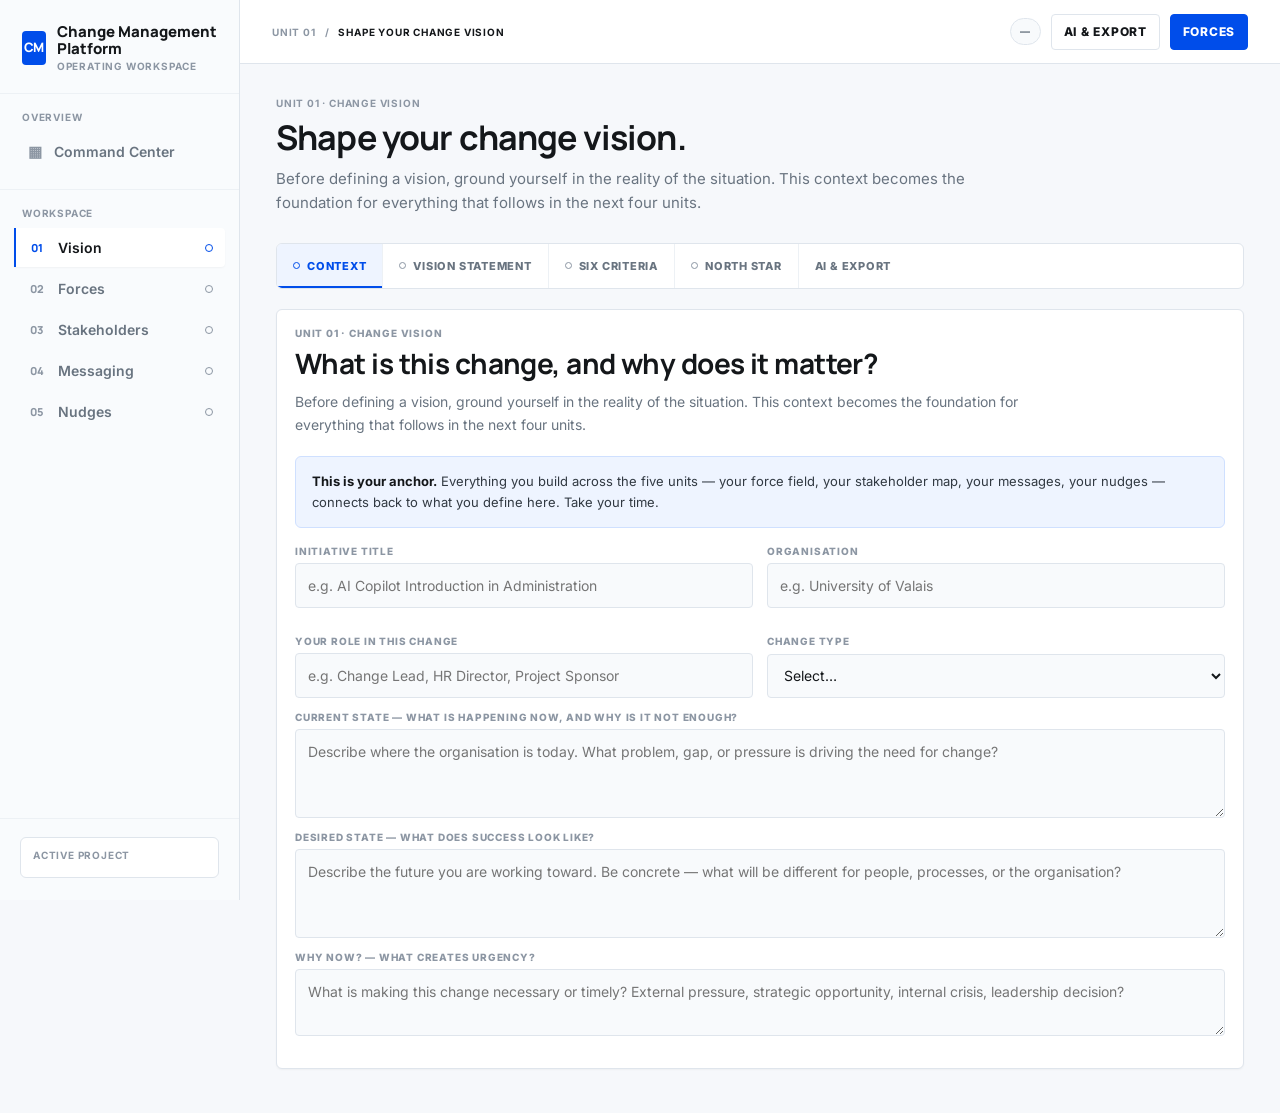
==== unit1-vision.html @ c727c102 "fix: preserve projectId across unit navigation, document demo-scope security - Each unit calls CMT.s" ====
<!DOCTYPE html>
<html lang="en">
<head>
  <meta charset="UTF-8">
  <meta name="viewport" content="width=device-width, initial-scale=1.0">
  <link rel="icon" type="image/svg+xml" href="favicon.svg">
  <title>Unit 01 · Shape Your Change Vision</title>
  <meta property="og:title" content="Change Management Platform">
  <meta property="og:description" content="An AI-augmented change management workspace: Vision · Forces · Stakeholders · Messaging · Nudges.">
  <meta property="og:type" content="website">
  <script src="cmt-shell.js"></script>
  <link rel="stylesheet" href="cmt-system.css">
</head>
<body>
  <div class="app-shell">
    <div id="sidebar-mount" data-active="unit1-vision.html"></div>

    <header class="topbar">
      <nav class="crumbs" aria-label="Breadcrumb">
        <span class="meta-label">Unit 01</span>
        <span class="meta-label">/</span>
        <span class="meta-label crumb-current">Shape Your Change Vision</span>
        <span class="topbar-sep" id="topbar-sep" style="display:none;">·</span>
      </nav>
      <div class="topbar-actions">
        <span class="save-indicator" id="save-indicator">—</span>
        <button class="btn" onclick="switchTab('ai',document.querySelector('[data-tab=ai]'))">AI &amp; Export</button>
        <a class="btn btn-primary" href="unit2-forces.html">Forces</a>
      </div>
    </header>

    <main class="main">
      <div class="main-inner">
        <section class="vision-summary" id="vision-summary" style="display:none;">
          <div>
            <div class="vision-summary-eyebrow">Change case</div>
            <h2 class="vision-summary-title" id="vs-title">Untitled change</h2>
            <div class="vision-summary-sub" id="vs-sub"></div>
            <div class="vision-summary-body" id="vs-body"></div>
          </div>
          <div class="vision-summary-actions" id="vs-actions"></div>
        </section>

        <section class="page-head">
          <div>
            <div class="eyebrow">Unit 01 · Change Vision</div>
            <h1 class="page-title">Shape your change vision.</h1>
            <p class="page-subtitle">Before defining a vision, ground yourself in the reality of the situation. This context becomes the foundation for everything that follows in the next four units.</p>
          </div>
        </section>

        <div class="tabbar" aria-label="Unit sections">
          <button class="tab-btn active" data-tab="context" onclick="switchTab('context',this)"><span class="tab-dot" data-tabdot="context"></span>Context</button>
          <button class="tab-btn" data-tab="vision" onclick="switchTab('vision',this)"><span class="tab-dot" data-tabdot="vision"></span>Vision Statement</button>
          <button class="tab-btn" data-tab="criteria" onclick="switchTab('criteria',this)"><span class="tab-dot" data-tabdot="criteria"></span>Six Criteria</button>
          <button class="tab-btn" data-tab="northstar" onclick="switchTab('northstar',this)"><span class="tab-dot" data-tabdot="northstar"></span>North Star</button>
          <button class="tab-btn" data-tab="ai" onclick="switchTab('ai',this)">AI &amp; Export</button>
        </div>

        <section class="module">
          <div class="module-body">
            <div class="pane active" id="pane-context">
              <div class="pane-head">
                <div class="pane-eyebrow">Unit 01 · Change Vision</div>
                <h1 class="pane-title">What is this change, and why does it matter?</h1>
                <p class="pane-desc">Before defining a vision, ground yourself in the reality of the situation. This context becomes the foundation for everything that follows in the next four units.</p>
              </div>

              <div class="hint-box">
                <strong>This is your anchor.</strong> Everything you build across the five units — your force field, your stakeholder map, your messages, your nudges — connects back to what you define here. Take your time.
              </div>

              <div class="grid-2">
                <div class="field-group">
                  <label class="label">Initiative title</label>
                  <input class="field-input" id="ctx-title" placeholder="e.g. AI Copilot Introduction in Administration" oninput="autosave()">
                </div>
                <div class="field-group">
                  <label class="label">Organisation</label>
                  <input class="field-input" id="ctx-org" placeholder="e.g. University of Valais" oninput="autosave()">
                </div>
                <div class="field-group">
                  <label class="label">Your role in this change</label>
                  <input class="field-input" id="ctx-role" placeholder="e.g. Change Lead, HR Director, Project Sponsor" oninput="autosave()">
                </div>
                <div class="field-group">
                  <label class="label">Change type</label>
                  <select class="field-select" id="ctx-type" onchange="autosave()">
                    <option value="">Select…</option>
                    <option>Digital adoption</option>
                    <option>Organisational restructuring</option>
                    <option>Cultural transformation</option>
                    <option>Process change</option>
                    <option>Strategic pivot</option>
                    <option>Merger / acquisition</option>
                    <option>Other</option>
                  </select>
                </div>
              </div>

              <div class="field-group">
                <label class="label">Current state — what is happening now, and why is it not enough?</label>
                <textarea class="field-textarea" id="ctx-current" rows="3" placeholder="Describe where the organisation is today. What problem, gap, or pressure is driving the need for change?" oninput="autosave()"></textarea>
              </div>

              <div class="field-group">
                <label class="label">Desired state — what does success look like?</label>
                <textarea class="field-textarea" id="ctx-desired" rows="3" placeholder="Describe the future you are working toward. Be concrete — what will be different for people, processes, or the organisation?" oninput="autosave()"></textarea>
              </div>

              <div class="field-group">
                <label class="label">Why now? — what creates urgency?</label>
                <textarea class="field-textarea" id="ctx-why" rows="2" placeholder="What is making this change necessary or timely? External pressure, strategic opportunity, internal crisis, leadership decision?" oninput="autosave()"></textarea>
              </div>
            </div>

            <div class="pane" id="pane-vision">
              <div class="pane-head">
                <div class="pane-eyebrow">Unit 01 · Vision Statement</div>
                <h1 class="pane-title">Write your change vision</h1>
                <p class="pane-desc">A strong change vision answers three questions in one sentence: Where are we going? Why does it matter? How will we know we've arrived? It should be short enough to remember, clear enough to act on, and inspiring enough to motivate.</p>
              </div>

              <div class="vision-quote">
                <div class="vision-quote-label">Your vision statement</div>
                <div class="vision-quote-text empty" id="vision-preview">Start typing below to see your vision appear here…</div>
              </div>

              <div class="field-group">
                <label class="label">Vision statement</label>
                <textarea class="field-textarea" id="vision-statement" rows="4" style="min-height:100px; font-size:0.96rem; font-weight:500; line-height:1.55;" placeholder="By [when], [who] will [do/experience/achieve what] — enabling [bigger purpose or outcome]." oninput="updateVisionPreview(); autosave()"></textarea>
              </div>

              <div class="hint-box amber">
                <strong>Common mistakes to avoid:</strong> Too long (more than 2–3 sentences), too abstract ("be a leader in change"), focused on the process rather than the outcome, or written for leadership rather than for the people living the change.
              </div>

              <div class="field-group">
                <label class="label">Case for change — in one short paragraph</label>
                <textarea class="field-textarea" id="vision-case" rows="3" placeholder="Why does this change need to happen? What is the cost of not changing? Keep this crisp — it's the argument you make when someone asks why." oninput="autosave()"></textarea>
              </div>
            </div>

            <div class="pane" id="pane-criteria">
              <div class="pane-head">
                <div class="pane-eyebrow">Unit 01 · Vision Criteria</div>
                <h1 class="pane-title">Test your vision against six criteria</h1>
                <p class="pane-desc">A compelling change vision must pass six tests. Score each criterion 1–5 and add a brief note. Be honest — a low score is useful information, not a failure.</p>
              </div>

              <div class="criteria-top">
                <canvas id="radar-chart" width="240" height="240"></canvas>
                <div id="criteria-summary" class="criteria-summary-text"></div>
              </div>

              <div class="criteria-grid" id="criteria-grid"></div>
            </div>

            <div class="pane" id="pane-northstar">
              <div class="pane-head">
                <div class="pane-eyebrow">Unit 01 · North Star</div>
                <h1 class="pane-title">Define your north star and success signals</h1>
                <p class="pane-desc">The north star is the one sentence you return to when everything gets complicated. Success signals are the observable, concrete indicators that the change is actually happening — not hoped for.</p>
              </div>

              <div class="field-group">
                <label class="label">North star — one sentence that guides every decision</label>
                <input class="field-input" id="north-star" style="font-size:0.95rem; font-weight:500;" placeholder="e.g. AI does not replace our people — it frees them." oninput="updateNorthStar(); autosave()">
              </div>

              <div class="ns-display">
                <div class="ns-display-label">North star</div>
                <div class="ns-display-text empty" id="north-star-text">Your north star will appear here…</div>
              </div>

              <div class="divider"></div>

              <div class="pane-eyebrow" style="margin-bottom:10px;">Success signals</div>
              <p style="font-size:0.85rem; color:var(--text); line-height:1.6; margin-bottom:14px; max-width:620px;">What would you observe if the change is working? Be specific and observable — not intentions, but evidence.</p>

              <div class="signal-list" id="signal-list"></div>
              <button class="btn btn-secondary btn-sm" onclick="addSignal()">+ Add signal</button>
            </div>

            <div class="pane" id="pane-ai">
              <div class="pane-head">
                <div class="pane-eyebrow">Unit 01 · AI &amp; Export</div>
                <h1 class="pane-title">Take your vision to an AI thinking partner</h1>
                <p class="pane-desc">Choose a prompt mode, copy the generated prompt, and open Claude or ChatGPT. Your full context is embedded automatically.</p>
              </div>

              <div class="ai-mode-grid" id="ai-mode-grid"></div>

              <div class="prompt-box">
                <div class="prompt-box-head">
                  <span class="prompt-box-label">Generated prompt</span>
                  <span class="prompt-hint">Fill in Tabs 1–4 for a richer prompt</span>
                </div>
                <div class="prompt-text" id="prompt-output">Complete your context and vision to generate a prompt.</div>
                <div class="prompt-actions">
                  <button class="btn btn-inverse" id="btn-copy" onclick="copyPrompt(this)">Copy prompt</button>
                  <a class="btn btn-secondary" href="https://claude.ai" target="_blank" onclick="softCopy()">Open Claude ↗</a>
                  <a class="btn btn-secondary" href="https://chat.openai.com" target="_blank" onclick="softCopy()">Open ChatGPT ↗</a>
                </div>
              </div>
            </div>
          </div>
        </section>
      </div>
    </main>
  </div>

  <div class="toast" id="toast"></div>

  <script src="cmt-client.js"></script>
  <script>
  'use strict';

  const CRITERIA = [
    { id:'imaginable',   name:'Imaginable',   question:'Can people picture what the future looks like?' },
    { id:'desirable',    name:'Desirable',    question:'Do stakeholders actually want this future state?' },
    { id:'feasible',     name:'Feasible',     question:'Is this achievable with available means and time?' },
    { id:'focused',      name:'Focused',      question:'Is it clear enough to guide decisions and trade-offs?' },
    { id:'flexible',     name:'Flexible',     question:'Can it adapt as circumstances change?' },
    { id:'communicable', name:'Communicable', question:'Can it be explained clearly in under two minutes?' },
  ];

  // AI tab — task text per mode is now visible on the card itself.
  // updatePrompt() composes base + AI_TASKS[activeMode].
  const AI_TASKS = {
    refine:
      'Act as an experienced change management consultant. Review this change vision and:\n'
      + '1. Identify the 2-3 most important improvements to the vision statement — be specific about what to change and why\n'
      + '2. Suggest a sharpened version of the vision statement\n'
      + '3. Review the case for change — is the urgency compelling? What is missing?\n'
      + '4. Flag any criteria scoring below 3 and suggest how to address those weaknesses',
    critique:
      'Play the role of a senior sceptic in the organisation — someone who has seen many change initiatives fail. Challenge this vision:\n'
      + '1. What are the 3 strongest objections a sceptic would raise?\n'
      + '2. Where is the vision vague, unrealistic, or leadership-centric?\n'
      + '3. What uncomfortable questions does this vision fail to answer?\n'
      + '4. What would need to be true for a sceptic to take this seriously?',
    stakeholder:
      'Simulate how three different stakeholder types would react to this vision:\n'
      + '1. A senior leader who is cautiously supportive but focused on ROI and risk\n'
      + '2. A frontline employee who is uncertain about what the change means for them personally\n'
      + '3. A middle manager who has operational concerns and feels the change is being imposed\n'
      + 'For each: initial reaction, key questions, main concerns, and what would make them more supportive.',
    forces:
      'Based on this vision and context, anticipate the force field for Unit 2:\n'
      + '1. List 4-5 likely DRIVING forces (what will push this change forward) — note whether each is rational or emotional\n'
      + '2. List 4-5 likely RESTRAINING forces (what will resist or block it) — note whether each is rational or emotional\n'
      + '3. Identify the single most dangerous restraining force and explain why\n'
      + '4. Suggest one driving force that could be amplified to shift the balance',
  };

  const AI_MODES = [
    { key:'refine',      title:'Refine the vision',     desc:'Get specific suggestions to sharpen the language, strengthen the case, and improve criteria scores.' },
    { key:'critique',    title:'Challenge it',          desc:"Play devil's advocate — where is the vision weak, vague, or unlikely to land with a sceptical audience?" },
    { key:'stakeholder', title:'Stakeholder reactions', desc:"Simulate how three different stakeholder types would react to this vision and what they'd push back on." },
    { key:'forces',      title:'Forces preview',        desc:'Based on this vision and context, what driving and restraining forces are likely? Prepares you for Unit 2.' },
  ];

  // Drives the "Continue to Unit XX →" button on the vision summary card.
  const STAGE_TO_NUM = { unit_1:1, unit_2:2, unit_3:3, unit_4:4, unit_5:5, complete:5 };
  const UNIT_FILES   = { unit_2:'unit2-forces.html', unit_3:'unit3-stakeholders.html', unit_4:'unit4-communication.html', unit_5:'unit5-nudges.html', complete:'unit5-nudges.html' };

  let activeMode = 'refine';
  let saveTimer  = null;
  let projectId  = null;

  let data = {
    ctx_title:'', ctx_org:'', ctx_role:'', ctx_type:'',
    ctx_current:'', ctx_desired:'', ctx_why:'',
    vision_statement:'', vision_case:'',
    north_star:'', signals:[], criteria:{},
  };
  CRITERIA.forEach(c => { data.criteria[c.id] = { score:0, notes:'' }; });

  async function init() {
    const params = new URLSearchParams(window.location.search);
    projectId = params.get('project') || localStorage.getItem('cmt_current_project');
    if (projectId) CMT.setCurrentProjectId(projectId);

    try {
      const allModules = await CMT.loadAllModules(projectId);
      if (allModules.vision) data = { ...data, ...allModules.vision };
    } catch(e) {
      const saved = localStorage.getItem('cmt_module_' + projectId + '_vision');
      if (saved) { try { data = { ...data, ...JSON.parse(saved) }; } catch(e2) {} }
    }

    if (!data.criteria) data.criteria = {};
    if (!data.signals)  data.signals  = [];
    CRITERIA.forEach(c => { if (!data.criteria[c.id]) data.criteria[c.id] = { score:0, notes:'' }; });

    setField('ctx-title', data.ctx_title);
    setField('ctx-org', data.ctx_org);
    setField('ctx-role', data.ctx_role);
    setField('ctx-type', data.ctx_type);
    setField('ctx-current', data.ctx_current);
    setField('ctx-desired', data.ctx_desired);
    setField('ctx-why', data.ctx_why);
    setField('vision-statement', data.vision_statement);
    setField('vision-case', data.vision_case);
    setField('north-star', data.north_star);

    if (data.ctx_title) {
      const t = document.getElementById('topbar-project');
      if (t) t.textContent = data.ctx_title;
    }
    if (data.ctx_org) {
      const o = document.getElementById('topbar-org');
      if (o) o.textContent = data.ctx_org;
    }
    updateTopbarSep();
    renderCriteria();
    renderSignals();
    updateVisionPreview();
    updateNorthStar();
    renderAiCards();
    updatePrompt();
    updateTabDots();
    loadVisionSummary();
  }

  // Vision summary card at the top of the page — case info + vision +
  // north star + Continue button when stage > unit_1. Falls back to
  // localStorage data when CMT isn't reachable.
  async function loadVisionSummary() {
    if (!projectId) return;
    let project = null;
    try { if (window.CMT) project = await CMT.getProject(projectId); } catch(e) {}

    const card = document.getElementById('vision-summary');
    const titleEl   = document.getElementById('vs-title');
    const subEl     = document.getElementById('vs-sub');
    const bodyEl    = document.getElementById('vs-body');
    const actionsEl = document.getElementById('vs-actions');

    const title = (project && project.title)        || data.ctx_title;
    const org   = (project && project.organization) || data.ctx_org;
    const role  = (project && project.your_role)    || data.ctx_role;
    if (!title && !org && !role && !data.vision_statement && !data.north_star) return;

    titleEl.textContent = title || 'Untitled change';
    const subParts = [org, role].filter(Boolean);
    subEl.textContent = subParts.join(' · ');
    subEl.style.display = subParts.length ? '' : 'none';

    const rows = [];
    if (data.vision_statement) {
      rows.push('<div class="vision-summary-row"><div class="vision-summary-label">Vision</div><div class="vision-summary-text">' + esc(data.vision_statement) + '</div></div>');
    }
    if (data.north_star) {
      rows.push('<div class="vision-summary-row"><div class="vision-summary-label">North star</div><div class="vision-summary-text">' + esc(data.north_star) + '</div></div>');
    }
    bodyEl.innerHTML = rows.join('');

    const stage = project ? project.stage : 'unit_1';
    const stageNum = STAGE_TO_NUM[stage] || 1;
    if (stageNum > 1) {
      const file = UNIT_FILES[stage] || 'unit2-forces.html';
      const num = String(Math.min(stageNum, 5)).padStart(2, '0');
      actionsEl.innerHTML = '<a class="btn btn-primary" href="' + file + '?project=' + encodeURIComponent(projectId) + '">Continue to Unit ' + num + ' →</a>';
    } else {
      actionsEl.innerHTML = '';
    }

    card.style.display = '';
  }

  function tabFilled(tab) {
    if (tab === 'context')   return !!data.ctx_title;
    if (tab === 'vision')    return !!data.vision_statement;
    if (tab === 'criteria')  return Object.values(data.criteria || {}).some(c => c && c.score > 0);
    if (tab === 'northstar') return !!data.north_star;
    return false;
  }

  function updateTabDots() {
    document.querySelectorAll('.tab-dot').forEach(el => {
      const t = el.getAttribute('data-tabdot');
      el.classList.toggle('filled', tabFilled(t));
    });
  }

  function renderAiCards() {
    const grid = document.getElementById('ai-mode-grid');
    if (!grid) return;
    grid.innerHTML = AI_MODES.map(m =>
      '<div class="ai-mode-card' + (m.key === activeMode ? ' active' : '') + '" data-mode="' + m.key + '">'
      +   '<div class="ai-mode-title">' + esc(m.title) + '</div>'
      +   '<div class="ai-mode-desc">' + esc(m.desc) + '</div>'
      +   '<div class="ai-mode-task"><span class="ai-mode-task-label">Task</span>' + esc(AI_TASKS[m.key]) + '</div>'
      +   '<button class="ai-mode-use" type="button" onclick="selectMode(\'' + m.key + '\')">Use this task</button>'
      + '</div>'
    ).join('');
  }

  function selectMode(mode) {
    activeMode = mode;
    renderAiCards();
    updatePrompt();
  }

  function updateTopbarSep() {
    const proj = document.getElementById('topbar-project');
    const org  = document.getElementById('topbar-org');
    const sep  = document.getElementById('topbar-sep');
    if (sep) sep.style.display = (proj?.textContent && org?.textContent) ? 'inline' : 'none';
  }

  function switchTab(tab, btn) {
    document.querySelectorAll('.pane').forEach(p => p.classList.remove('active'));
    document.querySelectorAll('.tab-btn').forEach(b => b.classList.remove('active'));
    document.querySelectorAll('.tab-btn-side').forEach(b => b.classList.remove('is-active'));
    document.getElementById('pane-' + tab).classList.add('active');
    if (btn) btn.classList.add('active');
    const side = Array.from(document.querySelectorAll('.tab-btn-side')).find(b => b.textContent.toLowerCase().includes(tab === 'ai' ? 'ai' : tab === 'northstar' ? 'north star' : tab));
    if (side) side.classList.add('is-active');
    if (tab === 'criteria') drawRadar();
    if (tab === 'ai') updatePrompt();
  }

  function renderCriteria() {
    const grid = document.getElementById('criteria-grid');
    grid.innerHTML = CRITERIA.map(c => {
      const cd = data.criteria[c.id];
      const disp = cd.score > 0 ? cd.score + '/5' : '—';
      const dispCls = cd.score > 0 ? 's' + cd.score : '';
      const btns = [1,2,3,4,5].map(n =>
        '<button class="score-btn' + (cd.score === n ? ' active' : '') + '" onclick="setScore(\'' + c.id + '\',' + n + ')">' + n + '</button>'
      ).join('');
      return '<div class="criterion-card" id="crit-' + c.id + '">'
        +   '<div class="criterion-header">'
        +     '<div class="criterion-name">' + c.name + '</div>'
        +     '<div class="criterion-score-display ' + dispCls + '" id="score-display-' + c.id + '">' + disp + '</div>'
        +   '</div>'
        +   '<div class="criterion-question">' + c.question + '</div>'
        +   '<div class="score-row">' + btns + '</div>'
        +   '<textarea class="criterion-notes" id="notes-' + c.id + '" placeholder="Notes on this criterion…" oninput="setNotes(\'' + c.id + '\',this.value)">' + esc(cd.notes) + '</textarea>'
        + '</div>';
    }).join('');
    updateCriteriaSummary();
  }

  function setScore(id, n) {
    data.criteria[id].score = n;
    const card = document.getElementById('crit-' + id);
    card.querySelectorAll('.score-btn').forEach((b, i) => b.classList.toggle('active', i + 1 === n));
    const disp = document.getElementById('score-display-' + id);
    disp.textContent = n + '/5';
    disp.className = 'criterion-score-display s' + n;
    updateCriteriaSummary();
    drawRadar();
    autosave();
  }

  function setNotes(id, val) { data.criteria[id].notes = val; autosave(); }

  function updateCriteriaSummary() {
    const scores = CRITERIA.map(c => data.criteria[c.id].score).filter(s => s > 0);
    const el = document.getElementById('criteria-summary');
    if (!scores.length) {
      el.innerHTML = '<span style="color:var(--muted)">Score each criterion to see a summary.</span>';
      return;
    }
    const avg = scores.reduce((a,b) => a + b, 0) / scores.length;
    const weak   = CRITERIA.filter(c => data.criteria[c.id].score > 0 && data.criteria[c.id].score <= 2).map(c => c.name);
    const strong = CRITERIA.filter(c => data.criteria[c.id].score >= 4).map(c => c.name);
    let html = '<strong>Average score: ' + avg.toFixed(1) + ' / 5</strong><br>';
    if (strong.length) html += '<span style="color:var(--green)">Strong: ' + strong.join(', ') + '</span><br>';
    if (weak.length)   html += '<span style="color:var(--red)">Needs work: ' + weak.join(', ') + '</span><br>';
    if (scores.length < 6) html += '<span style="color:var(--muted)">' + (6 - scores.length) + ' criterion not yet scored.</span>';
    el.innerHTML = html;
  }

  function drawRadar() {
    const canvas = document.getElementById('radar-chart');
    if (!canvas) return;
    const ctx = canvas.getContext('2d');
    const W = 240, H = 240, cx = W/2, cy = H/2, R = 90;
    ctx.clearRect(0, 0, W, H);

    const n = CRITERIA.length;
    const angles = CRITERIA.map((_, i) => (i * 2 * Math.PI / n) - Math.PI/2);

    [1,2,3,4,5].forEach(ring => {
      ctx.beginPath();
      angles.forEach((a, i) => {
        const r = R * ring / 5;
        const x = cx + r * Math.cos(a);
        const y = cy + r * Math.sin(a);
        i === 0 ? ctx.moveTo(x, y) : ctx.lineTo(x, y);
      });
      ctx.closePath();
      ctx.strokeStyle = ring === 5 ? '#c7d0da' : '#edf1f5';
      ctx.lineWidth = 1;
      ctx.stroke();
    });

    angles.forEach(a => {
      ctx.beginPath();
      ctx.moveTo(cx, cy);
      ctx.lineTo(cx + R * Math.cos(a), cy + R * Math.sin(a));
      ctx.strokeStyle = '#edf1f5';
      ctx.lineWidth = 1;
      ctx.stroke();
    });

    const scores = CRITERIA.map(c => data.criteria[c.id].score || 0);
    ctx.beginPath();
    scores.forEach((s, i) => {
      const r = R * s / 5;
      const x = cx + r * Math.cos(angles[i]);
      const y = cy + r * Math.sin(angles[i]);
      i === 0 ? ctx.moveTo(x, y) : ctx.lineTo(x, y);
    });
    ctx.closePath();
    ctx.fillStyle = 'rgba(0,77,234,0.12)';
    ctx.fill();
    ctx.strokeStyle = '#004dea';
    ctx.lineWidth = 1.5;
    ctx.stroke();

    ctx.font = '700 9px Inter, sans-serif';
    ctx.fillStyle = '#8c96a3';
    ctx.textAlign = 'center';
    CRITERIA.forEach((c, i) => {
      const x = cx + (R + 18) * Math.cos(angles[i]);
      const y = cy + (R + 18) * Math.sin(angles[i]) + 4;
      ctx.fillText(c.name.substring(0, 5).toUpperCase(), x, y);
    });
  }

  function updateNorthStar() {
    const val = document.getElementById('north-star').value.trim();
    const el  = document.getElementById('north-star-text');
    if (val) { el.textContent = val; el.classList.remove('empty'); }
    else     { el.textContent = 'Your north star will appear here…'; el.classList.add('empty'); }
  }

  function renderSignals() {
    const list = document.getElementById('signal-list');
    if (!data.signals.length) { addSignal(); return; }
    list.innerHTML = data.signals.map((s, i) =>
      '<div class="signal-row" id="signal-' + i + '">'
      + '<div class="signal-dot"></div>'
      + '<input class="signal-input" value="' + esc(s) + '" placeholder="e.g. 80% of pilot users active after 8 weeks" oninput="updateSignal(' + i + ',this.value)">'
      + '<button class="signal-remove" onclick="removeSignal(' + i + ')" aria-label="Remove signal">×</button>'
      + '</div>'
    ).join('');
  }

  function addSignal() {
    data.signals.push('');
    renderSignals();
    const inputs = document.getElementById('signal-list').querySelectorAll('.signal-input');
    inputs[inputs.length - 1]?.focus();
  }
  function updateSignal(i, v) { data.signals[i] = v; autosave(); }
  function removeSignal(i)    { data.signals.splice(i, 1); renderSignals(); autosave(); }

  function updateVisionPreview() {
    const v  = document.getElementById('vision-statement').value.trim();
    const el = document.getElementById('vision-preview');
    if (v) { el.textContent = v; el.classList.remove('empty'); }
    else   { el.textContent = 'Start typing below to see your vision appear here…'; el.classList.add('empty'); }
  }

  function autosave() {
    data.ctx_title   = val('ctx-title');
    data.ctx_org     = val('ctx-org');
    data.ctx_role    = val('ctx-role');
    data.ctx_type    = val('ctx-type');
    data.ctx_current = val('ctx-current');
    data.ctx_desired = val('ctx-desired');
    data.ctx_why     = val('ctx-why');
    data.vision_statement = val('vision-statement');
    data.vision_case      = val('vision-case');
    data.north_star       = val('north-star');

    if (data.ctx_title) {
      const t = document.getElementById('topbar-project');
      if (t) t.textContent = data.ctx_title;
    }
    if (data.ctx_org) {
      const o = document.getElementById('topbar-org');
      if (o) o.textContent = data.ctx_org;
    }
    updateTopbarSep();

    const ind = document.getElementById('save-indicator');
    ind.textContent = 'Saving'; ind.className = 'save-indicator saving';

    clearTimeout(saveTimer);
    saveTimer = setTimeout(() => {
      localStorage.setItem('cmt_module_' + projectId + '_vision', JSON.stringify(data));
      if (window.CMT) CMT.saveModule(projectId, 'vision', data).catch(() => {});
      if (projectId && data.ctx_title) {
        const projects = JSON.parse(localStorage.getItem('cmt_projects') || '[]');
        const idx = projects.findIndex(p => p.id === projectId);
        if (idx >= 0) {
          projects[idx].title = data.ctx_title;
          projects[idx].organization = data.ctx_org;
          projects[idx].updated_at = new Date().toISOString();
          localStorage.setItem('cmt_projects', JSON.stringify(projects));
        }
      }
      updateTabDots();
      if (window.CMTShell && window.CMTShell.refreshDots) window.CMTShell.refreshDots(projectId);
      ind.textContent = 'Saved'; ind.className = 'save-indicator saved';
      setTimeout(() => { ind.textContent = '—'; ind.className = 'save-indicator'; }, 2000);
    }, 800);
  }

  function updatePrompt() {
    const d = data;
    const criteriaText = CRITERIA.map(c => {
      const cd = d.criteria[c.id];
      return '  ' + c.name + ': ' + (cd.score ? cd.score + '/5' : 'not scored') + (cd.notes ? ' — ' + cd.notes : '');
    }).join('\n');
    const signalsText = (d.signals || []).filter(Boolean).map(s => '  - ' + s).join('\n') || '  (none defined)';

    const base = 'CHANGE MANAGEMENT CONTEXT — Unit 1: Change Vision\n\n'
      + 'Initiative: ' + (d.ctx_title || '(not set)') + '\n'
      + 'Organisation: ' + (d.ctx_org || '(not set)') + '\n'
      + 'My role: ' + (d.ctx_role || '(not set)') + '\n'
      + 'Change type: ' + (d.ctx_type || '(not set)') + '\n\n'
      + 'CURRENT STATE:\n' + (d.ctx_current || '(not completed)') + '\n\n'
      + 'DESIRED STATE:\n' + (d.ctx_desired || '(not completed)') + '\n\n'
      + 'WHY NOW:\n' + (d.ctx_why || '(not completed)') + '\n\n'
      + 'VISION STATEMENT:\n' + (d.vision_statement || '(not written yet)') + '\n\n'
      + 'CASE FOR CHANGE:\n' + (d.vision_case || '(not written yet)') + '\n\n'
      + 'NORTH STAR:\n' + (d.north_star || '(not defined)') + '\n\n'
      + 'VISION CRITERIA SCORES:\n' + criteriaText + '\n\n'
      + 'SUCCESS SIGNALS:\n' + signalsText;

    document.getElementById('prompt-output').textContent = base + '\n\nTASK: ' + AI_TASKS[activeMode];
  }

  function copyPrompt(btn) {
    const text = document.getElementById('prompt-output').textContent;
    navigator.clipboard.writeText(text).then(() => {
      const orig = btn.textContent;
      btn.textContent = 'Copied'; btn.classList.add('copied');
      setTimeout(() => { btn.textContent = orig; btn.classList.remove('copied'); }, 2000);
    });
  }
  function softCopy() {
    const text = document.getElementById('prompt-output').textContent;
    navigator.clipboard.writeText(text).catch(() => {});
  }

  function val(id) { const el = document.getElementById(id); return el ? el.value.trim() : ''; }
  function setField(id, v) { const el = document.getElementById(id); if (el && v) el.value = v; }
  function esc(s) { return String(s || '').replace(/&/g,'&amp;').replace(/</g,'&lt;').replace(/>/g,'&gt;').replace(/"/g,'&quot;'); }

  init();
  </script>
</body>
</html>
---- cmt-system.css ----
@import url("https://fonts.googleapis.com/css2?family=Inter:wght@400;500;600;700&family=Manrope:wght@600;700;800&display=swap");

:root {
  --bg: #f6f8fb;
  --panel: #ffffff;
  --panel-soft: #fbfcfe;
  --ink: #14171a;
  --text: #313942;
  --muted: #697480;
  --faint: #8c96a3;
  --line: #dfe5ec;
  --line-soft: #edf1f5;
  --blue: #004dea;
  --blue-strong: #003ec4;
  --blue-soft: #eef4ff;
  --green: #1f7a4d;
  --green-soft: #eef8f2;
  --amber: #9b6200;
  --amber-soft: #fff7e8;
  --red: #b42318;
  --red-soft: #fff1f0;
  --sidebar: 240px;
  --topbar: 64px;
  --radius-control: 4px;
  --radius-panel: 6px;
  --shadow-line: 0 1px 2px rgba(20, 23, 26, 0.04);
}

* {
  box-sizing: border-box;
}

html {
  min-width: 320px;
  background: var(--bg);
}

body {
  margin: 0;
  min-height: 100vh;
  background: var(--bg);
  color: var(--text);
  font-family: "Inter", Arial, sans-serif;
  font-size: 14px;
  line-height: 1.5;
  letter-spacing: 0;
}

button,
input,
textarea,
select {
  font: inherit;
}

button {
  cursor: pointer;
}

a {
  color: inherit;
  text-decoration: none;
}

h1,
h2,
h3,
h4 {
  margin: 0;
  color: var(--ink);
  font-family: "Manrope", Arial, sans-serif;
  letter-spacing: -0.01em;
}

p {
  margin: 0;
}

.app-shell {
  min-height: 100vh;
}

.sidebar {
  position: fixed;
  inset: 0 auto 0 0;
  z-index: 30;
  width: var(--sidebar);
  border-right: 1px solid var(--line);
  background: #f9fbfd;
  display: flex;
  flex-direction: column;
}

.brand {
  padding: 24px 22px 22px;
  border-bottom: 1px solid var(--line-soft);
}

.brand-lockup {
  display: flex;
  gap: 11px;
  align-items: center;
}

.brand-mark {
  width: 34px;
  height: 34px;
  border-radius: var(--radius-control);
  background: var(--blue);
  color: #fff;
  display: grid;
  place-items: center;
  font-family: "Manrope", Arial, sans-serif;
  font-size: 13px;
  font-weight: 800;
  letter-spacing: -0.02em;
}

.brand-title {
  color: var(--ink);
  font-family: "Manrope", Arial, sans-serif;
  font-size: 15px;
  font-weight: 800;
  line-height: 1.1;
}

.brand-subtitle,
.meta-label,
.eyebrow,
.field-label,
.table-head,
.small-caps {
  color: var(--faint);
  font-size: 10px;
  font-weight: 700;
  letter-spacing: 0.08em;
  line-height: 1;
  text-transform: uppercase;
}

.brand-subtitle {
  margin-top: 4px;
}

.side-section {
  padding: 18px 14px;
}

.side-section + .side-section {
  border-top: 1px solid var(--line-soft);
}

.side-title {
  padding: 0 8px 10px;
}

.nav-list {
  display: grid;
  gap: 2px;
}

.nav-item {
  min-height: 38px;
  border-left: 2px solid transparent;
  border-radius: 0 var(--radius-control) var(--radius-control) 0;
  color: var(--muted);
  display: flex;
  align-items: center;
  gap: 10px;
  padding: 9px 12px 9px 10px;
  font-weight: 600;
  transition: background 140ms ease, color 140ms ease, border-color 140ms ease;
}

button.nav-item {
  width: 100%;
  border-top: 0;
  border-right: 0;
  border-bottom: 0;
  font-family: inherit;
  font-size: 14px;
  text-align: left;
}

.nav-item:hover {
  background: #f0f4f8;
  color: var(--ink);
}

.nav-item.is-active {
  border-left-color: var(--blue);
  background: var(--panel);
  color: var(--ink);
  box-shadow: var(--shadow-line);
}

.nav-icon {
  width: 18px;
  color: var(--faint);
  font-size: 15px;
  line-height: 1;
  text-align: center;
}

.nav-item.is-active .nav-icon {
  color: var(--blue);
}

.sidebar-footer {
  margin-top: auto;
  padding: 18px 20px 22px;
  border-top: 1px solid var(--line-soft);
}

.workspace-chip {
  border: 1px solid var(--line);
  border-radius: var(--radius-panel);
  background: var(--panel);
  padding: 12px;
}

.workspace-chip-title {
  margin-top: 5px;
  color: var(--ink);
  font-weight: 700;
}

.workspace-chip-sub {
  margin-top: 2px;
  color: var(--muted);
  font-size: 12px;
}

.topbar {
  position: fixed;
  inset: 0 0 auto var(--sidebar);
  z-index: 20;
  height: var(--topbar);
  border-bottom: 1px solid var(--line);
  background: rgba(255, 255, 255, 0.92);
  backdrop-filter: blur(12px);
  display: flex;
  align-items: center;
  justify-content: space-between;
  gap: 20px;
  padding: 0 32px;
}

.crumbs {
  display: flex;
  align-items: center;
  gap: 9px;
  min-width: 0;
}

.crumb-current {
  color: var(--ink);
}

.topbar-actions {
  display: flex;
  align-items: center;
  gap: 10px;
}

.main {
  margin-left: var(--sidebar);
  padding: calc(var(--topbar) + 34px) 36px 44px;
}

.main-inner {
  width: min(100%, 1440px);
  margin: 0 auto;
}

.page-head {
  display: grid;
  grid-template-columns: minmax(0, 1fr) auto;
  gap: 24px;
  align-items: end;
  margin-bottom: 28px;
}

.page-title {
  margin-top: 10px;
  max-width: 820px;
  font-size: 34px;
  line-height: 1.14;
  letter-spacing: -0.025em;
}

.page-subtitle {
  max-width: 720px;
  margin-top: 10px;
  color: var(--muted);
  font-size: 15px;
  line-height: 1.6;
}

.grid-12 {
  display: grid;
  grid-template-columns: repeat(12, minmax(0, 1fr));
  gap: 20px;
}

.span-12 { grid-column: span 12; }
.span-8 { grid-column: span 8; }
.span-7 { grid-column: span 7; }
.span-6 { grid-column: span 6; }
.span-5 { grid-column: span 5; }
.span-4 { grid-column: span 4; }
.span-3 { grid-column: span 3; }

.module {
  border: 1px solid var(--line);
  border-radius: var(--radius-panel);
  background: var(--panel);
  box-shadow: var(--shadow-line);
}

.module-header {
  min-height: 56px;
  border-bottom: 1px solid var(--line-soft);
  display: flex;
  align-items: center;
  justify-content: space-between;
  gap: 16px;
  padding: 16px 18px;
}

.module-body {
  padding: 18px;
}

.module-title {
  margin-top: 6px;
  font-size: 18px;
  line-height: 1.35;
}

.module-note {
  margin-top: 6px;
  color: var(--muted);
  font-size: 13px;
}

.btn {
  min-height: 36px;
  border: 1px solid var(--line);
  border-radius: var(--radius-control);
  background: var(--panel);
  color: var(--ink);
  display: inline-flex;
  align-items: center;
  justify-content: center;
  gap: 8px;
  padding: 8px 12px;
  font-size: 12px;
  font-weight: 800;
  letter-spacing: 0.06em;
  line-height: 1;
  text-transform: uppercase;
  transition: border-color 140ms ease, background 140ms ease, color 140ms ease;
}

.btn:hover {
  border-color: #c5ced8;
  background: #fafbfd;
}

.btn-primary {
  border-color: var(--blue);
  background: var(--blue);
  color: #fff;
}

.btn-primary:hover {
  border-color: var(--blue-strong);
  background: var(--blue-strong);
}

.btn-quiet {
  background: transparent;
}

.icon-btn {
  width: 36px;
  min-width: 36px;
  padding: 0;
  color: var(--muted);
  font-size: 15px;
}

.field-grid {
  display: grid;
  grid-template-columns: repeat(2, minmax(0, 1fr));
  gap: 14px;
}

.field {
  display: grid;
  gap: 7px;
}

.field-wide {
  grid-column: 1 / -1;
}

.input,
.textarea,
.select {
  width: 100%;
  border: 1px solid var(--line);
  border-radius: var(--radius-control);
  background: #f8fafc;
  color: var(--ink);
  outline: none;
  padding: 11px 12px;
  transition: border-color 140ms ease, background 140ms ease, box-shadow 140ms ease;
}

.textarea {
  min-height: 112px;
  resize: vertical;
}

.input:focus,
.textarea:focus,
.select:focus {
  border-color: var(--blue);
  background: #fff;
  box-shadow: 0 0 0 3px rgba(0, 77, 234, 0.08);
}

.metric-strip {
  display: grid;
  grid-template-columns: repeat(4, minmax(0, 1fr));
  gap: 1px;
  overflow: hidden;
  border: 1px solid var(--line);
  border-radius: var(--radius-panel);
  background: var(--line);
}

.metric {
  background: var(--panel);
  padding: 18px;
}

.metric-value {
  margin-top: 12px;
  color: var(--ink);
  font-family: "Manrope", Arial, sans-serif;
  font-size: 26px;
  font-weight: 800;
  letter-spacing: -0.02em;
}

.metric-caption {
  margin-top: 4px;
  color: var(--muted);
  font-size: 12px;
}

.project-list {
  display: grid;
}

.project-card {
  border-bottom: 1px solid var(--line-soft);
  background: var(--panel);
  display: grid;
  grid-template-columns: minmax(0, 1fr) auto;
  gap: 18px;
  align-items: center;
  min-height: 86px;
  padding: 18px;
  cursor: pointer;
  transition: background 140ms ease, box-shadow 140ms ease;
}

.project-card:hover {
  background: #fbfcfe;
  box-shadow: inset 2px 0 0 var(--blue);
}

.project-card:last-child {
  border-bottom: 0;
}

.project-card-main {
  min-width: 0;
}

.project-card-org {
  color: var(--faint);
  font-size: 10px;
  font-weight: 800;
  letter-spacing: 0.08em;
  line-height: 1;
  text-transform: uppercase;
}

.project-card-title {
  margin-top: 7px;
  color: var(--ink);
  font-family: "Manrope", Arial, sans-serif;
  font-size: 16px;
  font-weight: 800;
  line-height: 1.25;
}

.project-card-summary {
  max-width: 720px;
  margin-top: 6px;
  color: var(--muted);
  font-size: 13px;
  line-height: 1.5;
}

.section-meta {
  color: var(--faint);
  font-size: 10px;
  font-weight: 800;
  letter-spacing: 0.08em;
  text-transform: uppercase;
}

.project-row {
  display: grid;
  grid-template-columns: minmax(230px, 1.3fr) 150px 130px 130px 92px;
  gap: 16px;
  align-items: center;
  min-height: 76px;
  border-bottom: 1px solid var(--line-soft);
  padding: 16px 18px;
}

.project-row:last-child {
  border-bottom: 0;
}

.project-name {
  color: var(--ink);
  font-family: "Manrope", Arial, sans-serif;
  font-size: 15px;
  font-weight: 700;
  line-height: 1.25;
}

.project-desc {
  margin-top: 4px;
  color: var(--muted);
  font-size: 12px;
}

.status {
  width: fit-content;
  border: 1px solid var(--line);
  border-radius: 999px;
  background: #f8fafc;
  color: var(--text);
  padding: 5px 8px;
  font-size: 10px;
  font-weight: 800;
  letter-spacing: 0.05em;
  line-height: 1;
  text-transform: uppercase;
}

.status-blue {
  border-color: #cfe0ff;
  background: var(--blue-soft);
  color: var(--blue-strong);
}

.status-green {
  border-color: #cfead9;
  background: var(--green-soft);
  color: var(--green);
}

.status-amber {
  border-color: #f4dfb7;
  background: var(--amber-soft);
  color: var(--amber);
}

.module-map {
  display: grid;
  gap: 0;
}

.module-link {
  display: grid;
  grid-template-columns: 34px minmax(0, 1fr) auto;
  gap: 12px;
  align-items: center;
  border-bottom: 1px solid var(--line-soft);
  padding: 15px 18px;
}

.module-link:last-child {
  border-bottom: 0;
}

.module-index {
  width: 34px;
  height: 34px;
  border: 1px solid var(--line);
  border-radius: var(--radius-control);
  color: var(--muted);
  display: grid;
  place-items: center;
  font-weight: 800;
}

.module-link.is-active .module-index {
  border-color: var(--blue);
  background: var(--blue);
  color: #fff;
}

.module-link-title {
  color: var(--ink);
  font-weight: 800;
}

.module-link-sub {
  margin-top: 2px;
  color: var(--muted);
  font-size: 12px;
}

.unit-output {
  color: var(--faint);
  font-size: 10px;
  font-weight: 800;
  letter-spacing: 0.06em;
  text-align: right;
  text-transform: uppercase;
}

.progress-rail {
  width: 100%;
  height: 6px;
  overflow: hidden;
  border-radius: 999px;
  background: #edf1f5;
}

.progress-fill {
  height: 100%;
  background: var(--blue);
}

.activity-list {
  display: grid;
}

.activity-item {
  display: grid;
  grid-template-columns: 88px minmax(0, 1fr);
  gap: 16px;
  border-bottom: 1px solid var(--line-soft);
  padding: 14px 0;
}

.activity-item:first-child {
  padding-top: 0;
}

.activity-item:last-child {
  border-bottom: 0;
  padding-bottom: 0;
}

.activity-time {
  color: var(--faint);
  font-size: 12px;
  font-weight: 700;
}

.activity-text {
  color: var(--text);
}

.activity-text strong {
  color: var(--ink);
  font-weight: 800;
}

.stack {
  display: grid;
  gap: 20px;
}

.stack-sm {
  display: grid;
  gap: 12px;
}

.vision-layout {
  align-items: start;
}

.rail-card {
  border-bottom: 1px solid var(--line-soft);
  padding: 16px 18px;
}

.rail-card:last-child {
  border-bottom: 0;
}

.rail-value {
  margin-top: 8px;
  color: var(--ink);
  font-weight: 700;
}

.state-block {
  border-left: 2px solid var(--line);
  padding-left: 13px;
}

.state-block.is-current {
  border-left-color: var(--red);
}

.state-block.is-target {
  border-left-color: var(--blue);
}

.editor {
  min-height: 420px;
  border: 1px solid var(--line);
  border-radius: var(--radius-panel);
  background: #f8fafc;
  padding: 24px;
}

.editor-textarea {
  width: 100%;
  min-height: 360px;
  border: 0;
  background: transparent;
  color: var(--ink);
  outline: 0;
  resize: none;
  font-family: "Manrope", Arial, sans-serif;
  font-size: 22px;
  font-weight: 600;
  letter-spacing: -0.015em;
  line-height: 1.48;
}

.editor:focus-within {
  border-color: var(--blue);
  background: #fff;
  box-shadow: 0 0 0 3px rgba(0, 77, 234, 0.08);
}

.criteria-grid {
  display: grid;
  grid-template-columns: repeat(2, minmax(0, 1fr));
  gap: 1px;
  overflow: hidden;
  border: 1px solid var(--line);
  border-radius: var(--radius-panel);
  background: var(--line);
}

.criterion {
  background: var(--panel);
  padding: 16px;
}

.criterion-top {
  display: flex;
  justify-content: space-between;
  gap: 12px;
}

.score {
  color: var(--blue);
  font-weight: 900;
}

.criterion-title {
  margin-top: 10px;
  color: var(--ink);
  font-weight: 800;
}

.criterion-note {
  margin-top: 6px;
  color: var(--muted);
  font-size: 12px;
}

.signal-list {
  display: grid;
  gap: 10px;
}

.signal {
  border: 1px solid var(--line);
  border-radius: var(--radius-control);
  background: #fafbfd;
  padding: 12px;
}

.signal-title {
  color: var(--ink);
  font-weight: 800;
}

.signal-text {
  margin-top: 4px;
  color: var(--muted);
  font-size: 12px;
}

.ai-panel {
  border: 1px solid #cfe0ff;
  background: linear-gradient(180deg, #fff 0%, #f7faff 100%);
}

.code-block {
  border: 1px solid var(--line);
  border-radius: var(--radius-control);
  background: #f8fafc;
  color: var(--text);
  padding: 14px;
  font-family: "Inter", Arial, sans-serif;
  font-size: 12px;
  line-height: 1.55;
}

.link-arrow {
  color: var(--blue);
  font-weight: 900;
}

/* Functional compatibility layer for the original platform markup. */
.save-indicator {
  border: 1px solid var(--line);
  border-radius: 999px;
  background: #f8fafc;
  color: var(--muted);
  padding: 5px 9px;
  font-size: 10px;
  font-weight: 800;
  letter-spacing: 0.07em;
  text-transform: uppercase;
}

.save-indicator.saving {
  border-color: #f4dfb7;
  background: var(--amber-soft);
  color: var(--amber);
}

.save-indicator.saved {
  border-color: #cfead9;
  background: var(--green-soft);
  color: var(--green);
}

.topbar-project {
  color: var(--ink);
  font-weight: 800;
}

.topbar-org,
.topbar-sep {
  color: var(--muted);
  font-weight: 600;
}

.tabbar {
  border: 1px solid var(--line);
  border-radius: var(--radius-panel);
  background: var(--panel);
  display: flex;
  flex-wrap: wrap;
  gap: 0;
  margin-bottom: 20px;
  overflow: hidden;
}

.tab-btn {
  min-height: 44px;
  border: 0;
  border-right: 1px solid var(--line-soft);
  background: transparent;
  color: var(--muted);
  padding: 0 16px;
  font-size: 11px;
  font-weight: 800;
  letter-spacing: 0.07em;
  text-transform: uppercase;
}

.tab-btn:last-child {
  border-right: 0;
}

.tab-btn:hover {
  color: var(--ink);
  background: #fafbfd;
}

.tab-btn.active {
  color: var(--blue);
  background: var(--blue-soft);
  box-shadow: inset 0 -2px 0 var(--blue);
}

.pane {
  display: none;
}

.pane.active {
  display: block;
}

.wrap,
.wrap-wide {
  width: 100%;
}

.pane-head {
  margin-bottom: 20px;
}

.pane-eyebrow {
  color: var(--faint);
  font-size: 10px;
  font-weight: 800;
  letter-spacing: 0.08em;
  line-height: 1;
  text-transform: uppercase;
}

.pane-title {
  margin-top: 9px;
  font-size: 28px;
  line-height: 1.18;
  letter-spacing: -0.02em;
}

.pane-desc {
  max-width: 760px;
  margin-top: 10px;
  color: var(--muted);
  font-size: 14px;
  line-height: 1.65;
}

.hint-box {
  border: 1px solid #cfe0ff;
  border-radius: var(--radius-panel);
  background: var(--blue-soft);
  color: var(--text);
  padding: 14px 16px;
  margin: 0 0 18px;
  font-size: 13px;
  line-height: 1.6;
}

.hint-box strong {
  color: var(--ink);
}

.hint-box.amber {
  border-color: #f4dfb7;
  background: var(--amber-soft);
}

.grid-2,
.grid-3 {
  display: grid;
  gap: 14px;
}

.grid-2 {
  grid-template-columns: repeat(2, minmax(0, 1fr));
}

.grid-3 {
  grid-template-columns: repeat(3, minmax(0, 1fr));
}

.field-group {
  display: grid;
  gap: 7px;
  margin-bottom: 14px;
}

.label {
  color: var(--faint);
  font-size: 10px;
  font-weight: 800;
  letter-spacing: 0.08em;
  line-height: 1;
  text-transform: uppercase;
}

.field-input,
.field-textarea,
.field-select,
.criterion-notes,
.signal-input {
  width: 100%;
  border: 1px solid var(--line);
  border-radius: var(--radius-control);
  background: #f8fafc;
  color: var(--ink);
  outline: none;
  padding: 11px 12px;
  transition: border-color 140ms ease, background 140ms ease, box-shadow 140ms ease;
}

.field-textarea,
.criterion-notes {
  resize: vertical;
  line-height: 1.55;
}

.field-input:focus,
.field-textarea:focus,
.field-select:focus,
.criterion-notes:focus {
  border-color: var(--blue);
  background: #fff;
  box-shadow: 0 0 0 3px rgba(0, 77, 234, 0.08);
}

.btn-sm {
  min-height: 30px;
  padding: 7px 10px;
  font-size: 10px;
}

.btn-secondary {
  border-color: var(--line);
  background: var(--panel);
}

.btn-inverse {
  border-color: var(--ink);
  background: var(--ink);
  color: #fff;
}

.btn-ghost {
  color: var(--muted);
}

.btn-ghost:hover {
  border-color: #f4c7c3;
  background: var(--red-soft);
  color: var(--red);
}

.label-file {
  min-height: 36px;
  border: 1px solid var(--line);
  border-radius: var(--radius-control);
  background: var(--panel);
  color: var(--ink);
  display: inline-flex;
  align-items: center;
  justify-content: center;
  gap: 8px;
  padding: 8px 12px;
  font-size: 12px;
  font-weight: 800;
  letter-spacing: 0.06em;
  text-transform: uppercase;
  cursor: pointer;
}

.label-file:hover {
  border-color: #c5ced8;
  background: #fafbfd;
}

.progress-track {
  display: flex;
  gap: 3px;
}

.progress-seg {
  width: 24px;
  height: 4px;
  border-radius: 1px;
  background: var(--line);
}

.progress-seg.done {
  background: var(--blue);
}

.progress-seg.active {
  background: var(--blue-soft);
  box-shadow: inset 0 0 0 1px var(--blue);
}

.progress-label,
.project-card-date {
  color: var(--muted);
  font-size: 11px;
  font-weight: 700;
}

.project-card-meta {
  display: flex;
  align-items: center;
  gap: 14px;
  flex-wrap: wrap;
  margin-top: 10px;
}

.project-card-actions {
  display: flex;
  align-items: flex-end;
  flex-direction: column;
  gap: 8px;
}

.stage-badge,
.demo-chip {
  width: fit-content;
  border: 1px solid var(--line);
  border-radius: 999px;
  background: #f8fafc;
  color: var(--text);
  padding: 5px 8px;
  font-size: 10px;
  font-weight: 800;
  letter-spacing: 0.05em;
  line-height: 1;
  text-transform: uppercase;
}

.demo-chip {
  display: inline-block;
  margin-left: 8px;
  background: var(--ink);
  color: #fff;
}

.stage-unit_1 { border-color: #cfe0ff; background: var(--blue-soft); color: var(--blue-strong); }
.stage-unit_2 { border-color: #f4dfb7; background: var(--amber-soft); color: var(--amber); }
.stage-unit_3 { border-color: #d9d6ff; background: #f5f3ff; color: #4f46a5; }
.stage-unit_4 { border-color: #cfead9; background: var(--green-soft); color: var(--green); }
.stage-unit_5 { border-color: #d8e2ea; background: #f7fafc; color: #475569; }
.stage-complete { border-color: #cfead9; background: var(--green-soft); color: var(--green); }

.projects-empty {
  border: 1px dashed var(--line);
  border-radius: var(--radius-panel);
  background: var(--panel);
  padding: 42px 24px;
  text-align: center;
}

.projects-empty-label {
  color: var(--faint);
  font-size: 10px;
  font-weight: 800;
  letter-spacing: 0.08em;
  text-transform: uppercase;
}

.projects-empty-title {
  margin-top: 10px;
  color: var(--ink);
  font-family: "Manrope", Arial, sans-serif;
  font-size: 18px;
  font-weight: 800;
}

.projects-empty-sub {
  max-width: 400px;
  margin: 8px auto 0;
  color: var(--muted);
}

.sk-card {
  min-height: 82px;
  border-bottom: 1px solid var(--line-soft);
  background: linear-gradient(90deg, #f1f4f8 25%, #fafbfd 50%, #f1f4f8 75%);
  background-size: 200% 100%;
  animation: shimmer 1.4s infinite;
}

@keyframes shimmer {
  0% { background-position: 200% 0; }
  100% { background-position: -200% 0; }
}

.vision-quote {
  border: 1px solid var(--line);
  border-left: 2px solid var(--blue);
  border-radius: var(--radius-panel);
  background: #f8fafc;
  padding: 20px;
  margin-bottom: 18px;
}

.vision-quote-label {
  color: var(--faint);
  font-size: 10px;
  font-weight: 800;
  letter-spacing: 0.08em;
  text-transform: uppercase;
}

.vision-quote-text {
  margin-top: 10px;
  color: var(--ink);
  font-family: "Manrope", Arial, sans-serif;
  font-size: 18px;
  font-weight: 700;
  line-height: 1.48;
}

.vision-quote-text.empty {
  color: var(--muted);
  font-family: "Inter", Arial, sans-serif;
  font-size: 13px;
  font-weight: 500;
}

.criteria-top {
  border: 1px solid var(--line);
  border-radius: var(--radius-panel);
  background: var(--panel);
  display: grid;
  grid-template-columns: 260px minmax(0, 1fr);
  gap: 24px;
  align-items: center;
  margin-bottom: 18px;
  padding: 18px;
}

.criteria-summary-text {
  color: var(--text);
  font-size: 13px;
  line-height: 1.65;
}

.criterion-card {
  background: var(--panel);
  padding: 16px;
}

.criterion-header {
  display: flex;
  align-items: center;
  justify-content: space-between;
  gap: 12px;
}

.criterion-name {
  color: var(--ink);
  font-weight: 800;
}

.criterion-score-display {
  color: var(--muted);
  font-size: 12px;
  font-weight: 900;
}

.criterion-score-display.s4,
.criterion-score-display.s5 {
  color: var(--green);
}

.criterion-score-display.s3 {
  color: var(--amber);
}

.criterion-score-display.s1,
.criterion-score-display.s2 {
  color: var(--red);
}

.criterion-question {
  margin-top: 7px;
  color: var(--muted);
  font-size: 12px;
}

.score-row {
  display: flex;
  gap: 4px;
  margin-top: 12px;
}

.score-btn {
  flex: 1;
  min-height: 30px;
  border: 1px solid var(--line);
  border-radius: var(--radius-control);
  background: #f8fafc;
  color: var(--muted);
  font-weight: 800;
}

.score-btn:hover,
.score-btn.active {
  border-color: var(--blue);
  background: var(--blue);
  color: #fff;
}

.criterion-notes {
  min-height: 48px;
  margin-top: 10px;
  font-size: 13px;
}

.ns-display {
  border: 1px solid var(--line);
  border-left: 2px solid var(--blue);
  border-radius: var(--radius-panel);
  background: var(--panel);
  padding: 16px;
  margin: 16px 0 20px;
}

.ns-display-label {
  color: var(--blue);
  font-size: 10px;
  font-weight: 800;
  letter-spacing: 0.08em;
  text-transform: uppercase;
}

.ns-display-text {
  margin-top: 8px;
  color: var(--ink);
  font-family: "Manrope", Arial, sans-serif;
  font-size: 18px;
  font-weight: 800;
  line-height: 1.35;
}

.ns-display-text.empty {
  color: var(--muted);
  font-family: "Inter", Arial, sans-serif;
  font-size: 13px;
  font-weight: 500;
}

.divider {
  height: 1px;
  background: var(--line-soft);
  margin: 20px 0;
}

.signal-list {
  display: grid;
  gap: 8px;
  margin-bottom: 10px;
}

.signal-row {
  border: 1px solid var(--line);
  border-radius: var(--radius-control);
  background: var(--panel);
  display: flex;
  align-items: center;
  gap: 10px;
  padding: 8px 10px;
}

.signal-dot {
  width: 7px;
  height: 7px;
  border-radius: 50%;
  background: var(--green);
  flex: 0 0 auto;
}

.signal-input {
  border: 0;
  background: transparent;
  padding: 4px 0;
}

.signal-input:focus {
  box-shadow: none;
}

.signal-remove {
  border: 0;
  background: transparent;
  color: var(--muted);
  font-size: 18px;
  line-height: 1;
}

.signal-remove:hover {
  color: var(--red);
}

.ai-mode-grid {
  display: grid;
  grid-template-columns: repeat(2, minmax(0, 1fr));
  gap: 12px;
  margin-bottom: 18px;
}

.ai-mode-card {
  border: 1px solid var(--line);
  border-radius: var(--radius-panel);
  background: var(--panel);
  padding: 15px;
  cursor: pointer;
}

.ai-mode-card:hover {
  border-color: #c5ced8;
}

.ai-mode-card.active {
  border-color: var(--blue);
  background: var(--blue-soft);
  box-shadow: inset 2px 0 0 var(--blue);
}

.ai-mode-title {
  color: var(--ink);
  font-weight: 800;
}

.ai-mode-desc {
  margin-top: 5px;
  color: var(--muted);
  font-size: 12px;
  line-height: 1.55;
}

.prompt-box {
  border: 1px solid var(--line);
  border-radius: var(--radius-panel);
  background: var(--panel);
  overflow: hidden;
}

.prompt-box-head {
  border-bottom: 1px solid var(--line-soft);
  background: #fafbfd;
  display: flex;
  justify-content: space-between;
  gap: 16px;
  padding: 14px 16px;
}

.prompt-box-label {
  color: var(--faint);
  font-size: 10px;
  font-weight: 800;
  letter-spacing: 0.08em;
  text-transform: uppercase;
}

.prompt-hint {
  color: var(--muted);
  font-size: 12px;
}

.prompt-text {
  max-height: 360px;
  overflow: auto;
  padding: 16px;
  color: var(--text);
  font-size: 12px;
  line-height: 1.65;
  white-space: pre-wrap;
}

.prompt-actions {
  border-top: 1px solid var(--line-soft);
  display: flex;
  flex-wrap: wrap;
  gap: 10px;
  padding: 14px 16px;
}

.modal-overlay {
  position: fixed;
  inset: 0;
  z-index: 60;
  display: grid;
  place-items: center;
  background: rgba(20, 23, 26, 0.42);
  opacity: 0;
  pointer-events: none;
  transition: opacity 160ms ease;
}

.modal-overlay.visible {
  opacity: 1;
  pointer-events: all;
}

.modal {
  width: min(460px, calc(100vw - 32px));
  border: 1px solid var(--line);
  border-radius: var(--radius-panel);
  background: var(--panel);
  box-shadow: 0 18px 50px rgba(20, 23, 26, 0.14);
  padding: 24px;
}

.modal-title {
  color: var(--ink);
  font-family: "Manrope", Arial, sans-serif;
  font-size: 20px;
  font-weight: 800;
}

.modal-sub {
  margin-top: 8px;
  color: var(--muted);
}

.modal-actions {
  display: flex;
  justify-content: flex-end;
  gap: 10px;
  margin-top: 22px;
}

.toast {
  position: fixed;
  right: 24px;
  bottom: 24px;
  z-index: 70;
  max-width: 360px;
  border: 1px solid var(--line);
  border-radius: var(--radius-panel);
  background: var(--ink);
  color: #fff;
  padding: 11px 14px;
  font-size: 13px;
  font-weight: 700;
  opacity: 0;
  pointer-events: none;
  transform: translateY(8px);
  transition: opacity 160ms ease, transform 160ms ease;
}

.toast.show {
  opacity: 1;
  transform: translateY(0);
}

.toast.ok {
  background: var(--green);
}

.toast.error {
  background: var(--red);
}

/* Unit 2: force field */
.net-wrap {
  border: 1px solid var(--line);
  border-radius: var(--radius-panel);
  background: var(--panel);
  padding: 18px;
  margin: 18px 0;
}

.net-head {
  display: flex;
  align-items: center;
  justify-content: space-between;
  gap: 16px;
  margin-bottom: 12px;
}

.net-title,
.ff-col-title,
.analysis-card-title,
.inner-sb-label {
  color: var(--faint);
  font-size: 10px;
  font-weight: 800;
  letter-spacing: 0.08em;
  text-transform: uppercase;
}

.net-score {
  color: var(--ink);
  font-family: "Manrope", Arial, sans-serif;
  font-size: 26px;
  font-weight: 800;
}

.net-score.positive { color: var(--green); }
.net-score.negative { color: var(--red); }

.net-bar-track {
  position: relative;
  height: 10px;
  overflow: hidden;
  border-radius: 999px;
  background: var(--red-soft);
}

.net-bar-fill {
  height: 100%;
  background: var(--green-soft);
  border-right: 2px solid var(--green);
}

.net-bar-center {
  position: absolute;
  inset: 0 auto 0 50%;
  width: 1px;
  background: var(--line);
}

.net-labels {
  display: flex;
  justify-content: space-between;
  margin-top: 8px;
  color: var(--faint);
  font-size: 11px;
  font-weight: 700;
}

.net-interp {
  margin-top: 12px;
  color: var(--text);
  font-size: 13px;
}

.ff-diagram {
  display: grid;
  grid-template-columns: minmax(0, 1fr) 80px minmax(0, 1fr);
  gap: 16px;
  align-items: stretch;
}

.ff-col {
  border: 1px solid var(--line);
  border-radius: var(--radius-panel);
  background: var(--panel);
  padding: 16px;
}

.ff-col-head {
  display: flex;
  align-items: center;
  justify-content: space-between;
  gap: 12px;
  margin-bottom: 14px;
}

.ff-col-count {
  border: 1px solid var(--line);
  border-radius: 999px;
  color: var(--muted);
  padding: 4px 8px;
  font-size: 11px;
  font-weight: 800;
}

.ff-col-dot {
  display: inline-block;
  width: 8px;
  height: 8px;
  border-radius: 999px;
  margin-right: 8px;
  background: var(--blue);
}

.ff-col.driving .ff-col-dot { background: var(--green); }
.ff-col.resisting .ff-col-dot { background: var(--red); }

.ff-center {
  border: 1px solid var(--line);
  border-radius: var(--radius-panel);
  background: #fafbfd;
  color: var(--muted);
  display: grid;
  place-items: center;
  align-content: center;
  gap: 8px;
}

.ff-arrow {
  color: var(--blue);
  font-size: 22px;
  font-weight: 900;
}

.ff-center-label {
  color: var(--faint);
  font-size: 10px;
  font-weight: 800;
  letter-spacing: 0.08em;
  text-transform: uppercase;
}

.force-item {
  border: 1px solid var(--line);
  border-radius: var(--radius-panel);
  background: #fbfcfe;
  padding: 12px;
  margin-bottom: 10px;
}

.force-item-top {
  display: grid;
  grid-template-columns: minmax(0, 1fr) 34px 28px;
  gap: 8px;
  align-items: center;
}

.force-label-input {
  width: 100%;
  border: 0;
  background: transparent;
  color: var(--ink);
  outline: 0;
  font-weight: 700;
}

.force-type-chip,
.force-remove,
.btn-add {
  border: 1px solid var(--line);
  border-radius: var(--radius-control);
  background: var(--panel);
  color: var(--muted);
  min-height: 28px;
  font-weight: 900;
}

.force-type-chip.chip-rational { color: var(--blue); background: var(--blue-soft); border-color: #cfe0ff; }
.force-type-chip.chip-emotional { color: var(--amber); background: var(--amber-soft); border-color: #f4dfb7; }
.force-remove:hover { color: var(--red); border-color: #f4c7c3; }

.strength-wrap {
  display: flex;
  align-items: center;
  gap: 10px;
  margin-top: 10px;
}

.strength-bar-track {
  flex: 1;
  height: 8px;
  overflow: hidden;
  border-radius: 999px;
  background: #edf1f5;
  cursor: pointer;
}

.strength-bar-fill {
  height: 100%;
  background: var(--blue);
}

.strength-bar-track.driving .strength-bar-fill { background: var(--green); }
.strength-bar-track.resisting .strength-bar-fill { background: var(--red); }

.strength-val {
  width: 18px;
  color: var(--ink);
  font-size: 12px;
  font-weight: 900;
  text-align: right;
}

.add-force-btn {
  width: 100%;
  min-height: 38px;
  border: 1px dashed var(--line);
  border-radius: var(--radius-control);
  background: transparent;
  color: var(--muted);
  font-weight: 800;
}

.add-force-btn:hover {
  border-color: var(--blue);
  color: var(--blue);
  background: var(--blue-soft);
}

.analysis-grid {
  display: grid;
  grid-template-columns: repeat(2, minmax(0, 1fr));
  gap: 12px;
  margin-bottom: 18px;
}

.analysis-card {
  border: 1px solid var(--line);
  border-radius: var(--radius-panel);
  background: var(--panel);
  padding: 16px;
}

.analysis-card-body {
  margin-top: 10px;
  color: var(--text);
  font-size: 13px;
}

.analysis-card-body ul {
  margin: 0;
  padding-left: 18px;
}

/* Unit 3: stakeholder map */
.workspace.has-inner-sb,
.stakeholder-workspace {
  display: grid;
  grid-template-columns: 260px minmax(0, 1fr);
  gap: 20px;
}

.inner-sb {
  border: 1px solid var(--line);
  border-radius: var(--radius-panel);
  background: var(--panel);
  overflow: hidden;
}

.inner-sb-head {
  min-height: 54px;
  border-bottom: 1px solid var(--line-soft);
  display: flex;
  align-items: center;
  justify-content: space-between;
  gap: 12px;
  padding: 14px;
}

.btn-add {
  padding: 0 10px;
  color: var(--blue);
}

.inner-sb-list {
  max-height: 620px;
  overflow: auto;
}

.inner-sb-empty,
.no-selection {
  color: var(--muted);
  padding: 22px;
  text-align: center;
  font-size: 13px;
}

.sh-item {
  display: grid;
  grid-template-columns: 34px minmax(0, 1fr) 8px;
  gap: 10px;
  align-items: center;
  border-bottom: 1px solid var(--line-soft);
  padding: 12px 14px;
  cursor: pointer;
}

.sh-item:hover,
.sh-item.active {
  background: #fbfcfe;
}

.sh-item.active {
  box-shadow: inset 2px 0 0 var(--blue);
}

.sh-avatar {
  width: 34px;
  height: 34px;
  border-radius: var(--radius-control);
  color: #fff;
  display: grid;
  place-items: center;
  font-size: 11px;
  font-weight: 900;
}

.sh-info {
  min-width: 0;
}

.sh-name {
  overflow: hidden;
  color: var(--ink);
  font-weight: 800;
  text-overflow: ellipsis;
  white-space: nowrap;
}

.sh-role {
  overflow: hidden;
  color: var(--muted);
  font-size: 12px;
  text-overflow: ellipsis;
  white-space: nowrap;
}

.sh-dot {
  width: 8px;
  height: 8px;
  border-radius: 999px;
}

.sh-table {
  border: 1px solid var(--line);
  border-radius: var(--radius-panel);
  background: var(--panel);
  overflow: hidden;
}

.sh-table-head,
.sh-table-row {
  display: grid;
  grid-template-columns: minmax(0, 1fr) 80px 80px 110px 90px;
  gap: 14px;
  align-items: center;
}

.sh-table-head {
  border-bottom: 1px solid var(--line-soft);
  background: #fafbfd;
  padding: 12px 16px;
}

.sh-table-row {
  border-bottom: 1px solid var(--line-soft);
  padding: 14px 16px;
  cursor: pointer;
}

.sh-table-row:last-child {
  border-bottom: 0;
}

.sh-table-row:hover {
  background: #fbfcfe;
}

.sh-table-num {
  color: var(--ink);
  font-weight: 900;
  text-align: center;
}

.sh-stance-chip {
  border-radius: 999px;
  padding: 5px 8px;
  font-size: 10px;
  font-weight: 900;
  letter-spacing: 0.05em;
  text-transform: uppercase;
}

.btn-danger {
  border-color: #f4c7c3;
  background: var(--red-soft);
  color: var(--red);
}

.stance-chips,
.readiness-strip {
  display: flex;
  flex-wrap: wrap;
  gap: 6px;
}

.stance-chip,
.readiness-step {
  border: 1px solid var(--line);
  border-radius: var(--radius-control);
  background: #f8fafc;
  color: var(--muted);
  padding: 8px 10px;
  font-size: 12px;
  font-weight: 800;
  cursor: pointer;
}

.stance-chip.supporter,
.readiness-step.active {
  border-color: var(--blue);
  background: var(--blue-soft);
  color: var(--blue);
}

.stance-chip.neutral { border-color: #f4dfb7; background: var(--amber-soft); color: var(--amber); }
.stance-chip.skeptical { border-color: #f4dfb7; background: #fff3e8; color: #9b4b00; }
.stance-chip.blocker { border-color: #f4c7c3; background: var(--red-soft); color: var(--red); }

.slider-row {
  display: flex;
  align-items: center;
  gap: 10px;
}

.slider-row input {
  flex: 1;
  accent-color: var(--blue);
}

.slider-val {
  width: 20px;
  color: var(--ink);
  font-weight: 900;
}

.no-selection-label {
  color: var(--ink);
  font-family: "Manrope", Arial, sans-serif;
  font-weight: 800;
}

.no-selection-text {
  margin-top: 6px;
}

.map-canvas-wrap {
  border: 1px solid var(--line);
  border-radius: var(--radius-panel);
  background: var(--panel);
  padding: 16px;
}

.map-canvas {
  position: relative;
  min-height: 520px;
  overflow: hidden;
  border: 1px solid var(--line);
  border-radius: var(--radius-panel);
  background:
    linear-gradient(90deg, transparent calc(50% - 0.5px), var(--line) calc(50% - 0.5px), var(--line) calc(50% + 0.5px), transparent calc(50% + 0.5px)),
    linear-gradient(180deg, transparent calc(50% - 0.5px), var(--line) calc(50% - 0.5px), var(--line) calc(50% + 0.5px), transparent calc(50% + 0.5px)),
    #fbfcfe;
}

.map-axis {
  position: absolute;
  color: var(--faint);
  font-size: 10px;
  font-weight: 800;
  letter-spacing: 0.08em;
  text-transform: uppercase;
}

/* Quadrant labels read as anchored map-legend chips, not floating
   decoration. Unit 3's inline <style> may further tune this. */
.map-quadrant {
  position: absolute;
  z-index: 2;
  pointer-events: none;
  font-size: 0.84rem;
  font-weight: 800;
  letter-spacing: 0.06em;
  text-transform: uppercase;
  color: rgba(15, 23, 42, 0.55);
  background: rgba(255, 255, 255, 0.7);
  backdrop-filter: blur(4px);
  -webkit-backdrop-filter: blur(4px);
  padding: 4px 10px;
  border-radius: 999px;
}

.map-node {
  position: absolute;
  z-index: 2;
  transform: translate(-50%, -50%);
  border: 2px solid #fff;
  border-radius: 999px;
  color: #fff;
  display: grid;
  place-items: center;
  font-weight: 900;
  cursor: pointer;
  box-shadow: 0 2px 8px rgba(20, 23, 26, 0.18);
}

.map-tooltip {
  position: absolute;
  z-index: 4;
  display: none;
  border: 1px solid var(--line);
  border-radius: var(--radius-control);
  background: #fff;
  color: var(--text);
  padding: 8px 10px;
  font-size: 12px;
  box-shadow: 0 8px 24px rgba(20, 23, 26, 0.12);
}

.map-legend {
  display: flex;
  flex-wrap: wrap;
  gap: 14px;
  margin-top: 14px;
}

.map-legend-item {
  color: var(--muted);
  display: inline-flex;
  align-items: center;
  gap: 7px;
  font-size: 12px;
  font-weight: 700;
}

.map-legend-dot {
  width: 9px;
  height: 9px;
  border-radius: 999px;
}

/* Unit 4: communication */
.core-grid,
.kfd-grid,
.misfire-grid,
.east-grid,
.momentum-signals {
  display: grid;
  gap: 12px;
}

.core-grid {
  grid-template-columns: repeat(4, minmax(0, 1fr));
  margin-bottom: 22px;
}

.core-block,
.kfd-card,
.audience-card,
.misfire-card,
.east-card,
.adoption-card,
.nudge-card,
.complete-box,
.momentum-wrap {
  border: 1px solid var(--line);
  border-radius: var(--radius-panel);
  background: var(--panel);
  padding: 16px;
}

.core-block-num,
.kfd-badge,
.east-badge,
.east-type-badge {
  display: inline-flex;
  width: fit-content;
  border: 1px solid var(--line);
  border-radius: 999px;
  background: #f8fafc;
  color: var(--blue);
  padding: 5px 8px;
  font-size: 10px;
  font-weight: 900;
  letter-spacing: 0.06em;
  line-height: 1;
  text-transform: uppercase;
}

.core-block-title,
.kfd-card-title,
.audience-name,
.misfire-title,
.east-card-title,
.adoption-card-name,
.nudge-title-input,
.complete-title {
  margin-top: 10px;
  color: var(--ink);
  font-family: "Manrope", Arial, sans-serif;
  font-weight: 800;
  line-height: 1.25;
}

.core-block-desc,
.kfd-card-desc,
.misfire-desc,
.east-card-desc,
.adoption-card-role,
.complete-sub {
  margin-top: 6px;
  color: var(--muted);
  font-size: 12px;
  line-height: 1.55;
}

.core-block .field-textarea,
.kfd-card .field-textarea {
  margin-top: 12px;
  min-height: 86px;
}

.kfd-grid {
  grid-template-columns: repeat(3, minmax(0, 1fr));
}

.kfd-know,
.east-easy,
.badge-easy { background: #f7faff; border-color: #cfe0ff; }
.kfd-feel,
.east-attractive,
.badge-attractive { background: #fff7e8; border-color: #f4dfb7; }
.kfd-do,
.east-social,
.badge-social { background: #f4fbf7; border-color: #cfead9; }
.east-timely,
.badge-timely { background: #fbfcfe; border-color: #d8e2ea; }

.audience-card {
  margin-bottom: 12px;
}

.audience-card-head,
.adoption-card-head,
.nudge-card-top {
  display: flex;
  align-items: center;
  gap: 12px;
  justify-content: space-between;
  margin-bottom: 14px;
}

.audience-avatar {
  width: 38px;
  height: 38px;
  border-radius: var(--radius-control);
  color: #fff;
  display: grid;
  place-items: center;
  font-size: 11px;
  font-weight: 900;
  flex: 0 0 auto;
}

.from-stakeholder {
  margin-left: 8px;
  color: var(--blue);
  font-size: 10px;
  font-weight: 900;
  letter-spacing: 0.06em;
  text-transform: uppercase;
}

.audience-source {
  color: var(--muted);
  font-size: 12px;
}

.misfire-grid {
  grid-template-columns: repeat(2, minmax(0, 1fr));
  margin-bottom: 18px;
}

.misfire-card {
  cursor: pointer;
}

.misfire-card:hover,
.misfire-card.flagged {
  border-color: var(--red);
  background: var(--red-soft);
}

.misfire-card.flagged .misfire-title::after {
  content: " flagged";
  margin-left: 8px;
  color: var(--red);
  font-size: 10px;
  font-weight: 900;
  letter-spacing: 0.06em;
  text-transform: uppercase;
}

/* Unit 5: adoption, nudges, momentum */
.adoption-card,
.nudge-card {
  margin-bottom: 12px;
}

.adoption-meta {
  color: var(--muted);
  font-size: 12px;
}

.adoption-meta strong {
  color: var(--ink);
}

.adoption-meta .target {
  color: var(--blue);
}

.adoption-strip {
  display: grid;
  grid-template-columns: repeat(5, minmax(0, 1fr));
  overflow: hidden;
  border: 1px solid var(--line);
  border-radius: var(--radius-control);
}

.adopt-step {
  min-height: 38px;
  border-right: 1px solid var(--line);
  background: #f8fafc;
  color: var(--muted);
  display: grid;
  place-items: center;
  padding: 8px;
  font-size: 11px;
  font-weight: 800;
  cursor: pointer;
}

.adopt-step:last-child {
  border-right: 0;
}

.adopt-step.passed {
  background: var(--green-soft);
  color: var(--green);
}

.adopt-step.active {
  background: var(--blue);
  color: #fff;
}

.adopt-step.target {
  background: var(--blue-soft);
  color: var(--blue);
}

.east-grid {
  grid-template-columns: repeat(4, minmax(0, 1fr));
  margin-bottom: 18px;
}

.nudge-list {
  display: grid;
  gap: 12px;
  margin-bottom: 12px;
}

.nudge-card-top {
  margin-bottom: 12px;
}

.east-type-badge {
  min-width: 78px;
  justify-content: center;
}

.nudge-title-input {
  flex: 1;
  min-width: 180px;
  border: 0;
  background: transparent;
  outline: 0;
  font-size: 15px;
  margin-top: 0;
}

.nudge-east-select {
  border: 1px solid var(--line);
  border-radius: var(--radius-control);
  background: #f8fafc;
  color: var(--ink);
  padding: 8px 10px;
  outline: 0;
}

.nudge-remove {
  width: 30px;
  min-width: 30px;
  height: 30px;
  border: 1px solid var(--line);
  border-radius: var(--radius-control);
  background: var(--panel);
  color: var(--muted);
  font-weight: 900;
}

.nudge-remove:hover {
  color: var(--red);
  border-color: #f4c7c3;
}

.momentum-wrap {
  margin-bottom: 18px;
}

.momentum-score {
  color: var(--ink);
  font-family: "Manrope", Arial, sans-serif;
  font-size: 42px;
  font-weight: 900;
  letter-spacing: -0.03em;
}

.momentum-bar-track {
  height: 10px;
  overflow: hidden;
  border-radius: 999px;
  background: #edf1f5;
  margin: 12px 0;
}

.momentum-bar-fill {
  height: 100%;
  background: var(--blue);
}

.momentum-status {
  color: var(--muted);
  font-size: 13px;
  margin-bottom: 14px;
}

.momentum-signals {
  grid-template-columns: repeat(2, minmax(0, 1fr));
}

.signal-check {
  width: 20px;
  height: 20px;
  border: 1px solid var(--line);
  border-radius: var(--radius-control);
  display: grid;
  place-items: center;
  color: #fff;
  font-size: 12px;
  font-weight: 900;
  flex: 0 0 auto;
}

.signal-check.on {
  border-color: var(--blue);
  background: var(--blue);
}

.complete-box {
  margin-top: 18px;
  text-align: center;
}

.complete-eyebrow {
  color: var(--blue);
  font-size: 10px;
  font-weight: 900;
  letter-spacing: 0.08em;
  text-transform: uppercase;
}

.complete-title {
  font-size: 22px;
}

.complete-sub {
  max-width: 560px;
  margin: 8px auto 16px;
}

@media (max-width: 1100px) {
  .span-8,
  .span-7,
  .span-6,
  .span-5,
  .span-4,
  .span-3 {
    grid-column: span 12;
  }

  .metric-strip {
    grid-template-columns: repeat(2, minmax(0, 1fr));
  }

  .project-row {
    grid-template-columns: 1fr 120px;
  }

  .ff-diagram,
  .workspace.has-inner-sb,
  .stakeholder-workspace,
  .analysis-grid,
  .core-grid,
  .kfd-grid,
  .misfire-grid,
  .east-grid,
  .momentum-signals {
    grid-template-columns: 1fr;
  }

  .ff-center {
    display: none;
  }

  .project-row > :nth-child(3),
  .project-row > :nth-child(4) {
    display: none;
  }
}

@media (max-width: 760px) {
  :root {
    --sidebar: 0px;
  }

  .sidebar {
    position: static;
    width: 100%;
    height: auto;
  }

  .side-section,
  .sidebar-footer {
    display: none;
  }

  .brand {
    padding: 16px 20px;
  }

  .topbar {
    position: sticky;
    inset: auto;
    height: auto;
    min-height: 58px;
    padding: 12px 18px;
  }

  .main {
    margin-left: 0;
    padding: 24px 18px 34px;
  }

  .page-head {
    grid-template-columns: 1fr;
  }

  .page-title {
    font-size: 27px;
  }

  .topbar-actions {
    display: none;
  }

  .field-grid,
  .criteria-grid,
  .grid-2,
  .grid-3,
  .ai-mode-grid,
  .criteria-top,
  .metric-strip {
    grid-template-columns: 1fr;
  }
}

/* ── Design pass ─────────────────────────────────────────────
   Numbering, sidebar split + dots, tab dots, AI 2x2 cards,
   lobby treatment, vision summary card.
   ────────────────────────────────────────────────────────── */

/* Sidebar: 01–05 numeric prefix replaces icons for unit entries.
   Command Center keeps its icon. */
.nav-num {
  width: 22px;
  font-family: "Manrope", Arial, sans-serif;
  font-size: 11px;
  font-weight: 800;
  color: var(--faint);
  letter-spacing: 0.04em;
  text-align: center;
  line-height: 1;
}

.nav-item.is-active .nav-num {
  color: var(--blue);
}

.nav-progress-dot {
  margin-left: auto;
  width: 8px;
  height: 8px;
  border-radius: 999px;
  border: 1.5px solid var(--faint);
  background: transparent;
  flex-shrink: 0;
}

.nav-progress-dot.filled {
  background: var(--blue);
  border-color: var(--blue);
}

.nav-item.is-active .nav-progress-dot {
  border-color: var(--blue);
}

/* Tab progress dots (filled when the underlying data for that tab
   has any non-empty content; AI tabs do not show a dot). */
.tab-dot {
  display: inline-block;
  width: 7px;
  height: 7px;
  border-radius: 999px;
  margin-right: 7px;
  border: 1.5px solid var(--faint);
  background: transparent;
  vertical-align: 1px;
}

.tab-dot.filled {
  background: currentColor;
  border-color: currentColor;
}

.tab-btn.active .tab-dot {
  border-color: var(--blue);
}

.tab-btn.active .tab-dot.filled {
  background: var(--blue);
  border-color: var(--blue);
}

/* AI tab — 2x2 redesign. Each card now shows the actual TASK text the
   prompt will use, plus a "Use this task" button. */
.ai-mode-card {
  display: flex;
  flex-direction: column;
  min-height: 200px;
  padding: 16px 16px 14px;
}

.ai-mode-task {
  margin-top: 10px;
  padding: 10px 12px;
  border-radius: var(--radius-control);
  background: #fafbfd;
  border: 1px solid var(--line-soft);
  color: var(--text);
  font-size: 0.78rem;
  line-height: 1.55;
  white-space: pre-wrap;
  flex: 1;
}

.ai-mode-task-label {
  display: inline-block;
  margin-bottom: 6px;
  padding: 2px 7px;
  border-radius: 4px;
  background: var(--blue-soft);
  color: var(--blue);
  font-size: 9px;
  font-weight: 800;
  letter-spacing: 0.1em;
  text-transform: uppercase;
}

.ai-mode-card.active .ai-mode-task {
  background: rgba(255, 255, 255, 0.72);
  border-color: rgba(0, 77, 234, 0.18);
}

.ai-mode-use {
  margin-top: 12px;
  align-self: flex-start;
  padding: 7px 12px;
  border: 1px solid var(--line);
  border-radius: var(--radius-control);
  background: var(--panel);
  color: var(--ink);
  font-size: 12px;
  font-weight: 700;
  cursor: pointer;
  transition: border-color 140ms ease, background 140ms ease;
}

.ai-mode-use:hover {
  border-color: var(--blue);
  color: var(--blue);
}

.ai-mode-card.active .ai-mode-use {
  border-color: var(--blue);
  background: var(--blue);
  color: #fff;
}

.ai-mode-card.active .ai-mode-use::before {
  content: "✓ ";
}

@media (max-width: 980px) {
  .ai-mode-grid {
    grid-template-columns: 1fr;
  }
}

/* Command Center — lobby treatment. Larger title, restrained warm
   background tint, no "Unit XX" pattern (Command Center is not a unit). */
.lobby-head {
  border-radius: var(--radius-panel);
  background: linear-gradient(180deg, #fbf5ec 0%, #fdfaf2 60%, #fdfdfb 100%);
  border: 1px solid var(--line-soft);
  padding: 28px 28px 26px;
  margin-bottom: 28px;
  display: grid;
  grid-template-columns: minmax(0, 1fr) auto;
  gap: 24px;
  align-items: end;
}

.lobby-eyebrow {
  color: var(--faint);
  font-size: 10px;
  font-weight: 800;
  letter-spacing: 0.1em;
  line-height: 1;
  text-transform: uppercase;
}

.lobby-title {
  margin-top: 12px;
  max-width: 820px;
  font-family: "Manrope", Arial, sans-serif;
  font-size: 41px;
  font-weight: 800;
  line-height: 1.1;
  letter-spacing: -0.025em;
  color: var(--ink);
}

.lobby-subtitle {
  max-width: 720px;
  margin-top: 12px;
  color: var(--muted);
  font-size: 15px;
  line-height: 1.6;
}

@media (max-width: 760px) {
  .lobby-head {
    grid-template-columns: 1fr;
    padding: 22px 20px;
  }
  .lobby-title {
    font-size: 32px;
  }
}

/* Vision summary card on Unit 1: case info + vision + north star,
   prominent enough to re-anchor a returning user in 2 seconds. */
.vision-summary {
  border-radius: var(--radius-panel);
  background: linear-gradient(180deg, #f5f8ff 0%, #fafcff 70%, #fcfdff 100%);
  border: 1px solid var(--line-soft);
  padding: 24px 26px 22px;
  margin-bottom: 24px;
  display: grid;
  grid-template-columns: minmax(0, 1fr) auto;
  gap: 20px;
  align-items: end;
}

.vision-summary-eyebrow {
  color: var(--blue);
  font-size: 10px;
  font-weight: 800;
  letter-spacing: 0.1em;
  text-transform: uppercase;
}

.vision-summary-title {
  margin-top: 10px;
  font-family: "Manrope", Arial, sans-serif;
  font-size: 26px;
  font-weight: 800;
  line-height: 1.18;
  letter-spacing: -0.02em;
  color: var(--ink);
}

.vision-summary-sub {
  margin-top: 6px;
  color: var(--muted);
  font-size: 13px;
}

.vision-summary-body {
  margin-top: 14px;
  display: grid;
  gap: 10px;
  max-width: 760px;
}

.vision-summary-row {
  display: grid;
  grid-template-columns: 92px 1fr;
  gap: 12px;
  align-items: baseline;
}

.vision-summary-label {
  color: var(--faint);
  font-size: 10px;
  font-weight: 800;
  letter-spacing: 0.08em;
  text-transform: uppercase;
}

.vision-summary-text {
  color: var(--text);
  font-size: 14px;
  line-height: 1.55;
}

.vision-summary-actions {
  align-self: end;
}

@media (max-width: 760px) {
  .vision-summary {
    grid-template-columns: 1fr;
    padding: 20px;
  }
  .vision-summary-row {
    grid-template-columns: 1fr;
    gap: 2px;
  }
}
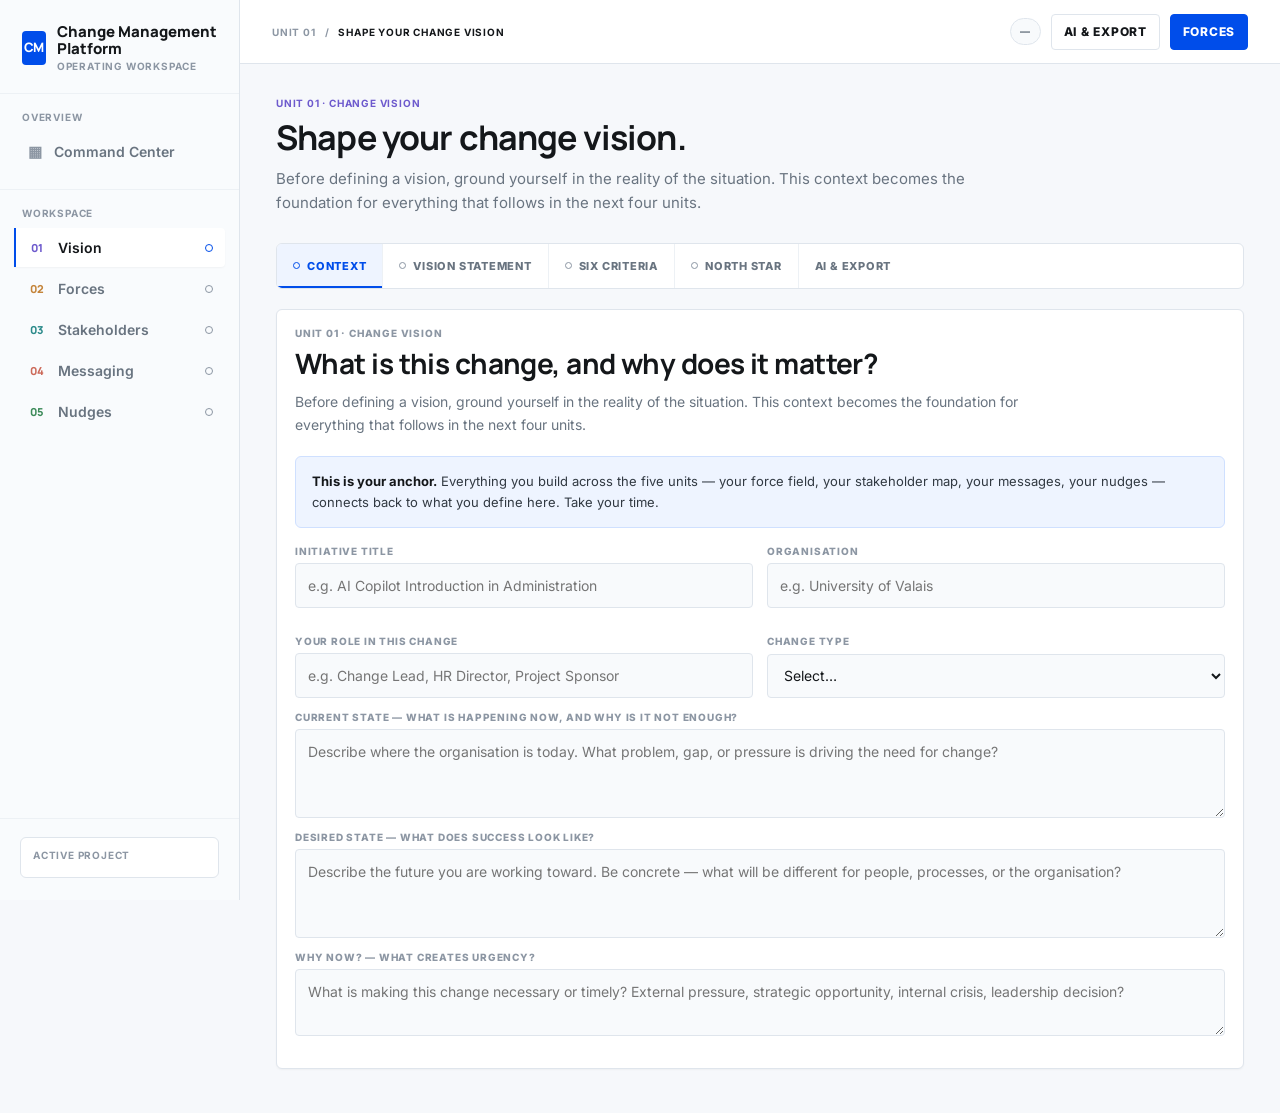
==== commit 39bf285d: "polish: empty-state UX, AI architecture framing, light visual warmth - Empty-prompt states replace (" ====
--- a/unit1-vision.html
+++ b/unit1-vision.html
@@ -11,7 +11,7 @@
   <script src="cmt-shell.js"></script>
   <link rel="stylesheet" href="cmt-system.css">
 </head>
-<body>
+<body class="unit-page unit-01-page">
   <div class="app-shell">
     <div id="sidebar-mount" data-active="unit1-vision.html"></div>
 
@@ -188,6 +188,8 @@
                 <h1 class="pane-title">Take your vision to an AI thinking partner</h1>
                 <p class="pane-desc">Choose a prompt mode, copy the generated prompt, and open Claude or ChatGPT. Your full context is embedded automatically.</p>
               </div>
+
+              <p class="ai-tab-explainer">Prompts are generated from your current case data and tailored to this unit's framework. Copy them into ChatGPT, Claude, or your preferred AI tool to challenge, refine, or extend your thinking.</p>
 
               <div class="ai-mode-grid" id="ai-mode-grid"></div>
 
@@ -617,6 +619,11 @@
 
   function updatePrompt() {
     const d = data;
+    if (!d.ctx_title) {
+      document.getElementById('prompt-output').textContent =
+        'Fill in the case context above to generate a prompt tailored to your initiative.';
+      return;
+    }
     const criteriaText = CRITERIA.map(c => {
       const cd = d.criteria[c.id];
       return '  ' + c.name + ': ' + (cd.score ? cd.score + '/5' : 'not scored') + (cd.notes ? ' — ' + cd.notes : '');
--- a/cmt-system.css
+++ b/cmt-system.css
@@ -19,6 +19,11 @@
   --amber-soft: #fff7e8;
   --red: #b42318;
   --red-soft: #fff1f0;
+  --unit-01-accent: #6d5acd;
+  --unit-02-accent: #c4843a;
+  --unit-03-accent: #2b8a8a;
+  --unit-04-accent: #cc6a5a;
+  --unit-05-accent: #3d8b5a;
   --sidebar: 240px;
   --topbar: 64px;
   --radius-control: 4px;
@@ -2855,3 +2860,82 @@
     gap: 2px;
   }
 }
+
+/* ── Tier-1 polish ──────────────────────────────────────────
+   Per-unit accent wayfinding (sidebar number + page-head eyebrow),
+   AI tab explainer, AI architecture note on the dashboard, subtle
+   blue-violet tint on the active AI mode card.
+   ────────────────────────────────────────────────────────── */
+
+/* Sidebar: tint just the unit number with the per-unit accent.
+   Stays accent-coloured even when the row is active — the accent is
+   a wayfinding cue, so it should not flip back to blue on selection. */
+.nav-item[data-module="vision"]        .nav-num,
+.nav-item.is-active[data-module="vision"]        .nav-num { color: var(--unit-01-accent); }
+.nav-item[data-module="forces"]        .nav-num,
+.nav-item.is-active[data-module="forces"]        .nav-num { color: var(--unit-02-accent); }
+.nav-item[data-module="stakeholders"]  .nav-num,
+.nav-item.is-active[data-module="stakeholders"]  .nav-num { color: var(--unit-03-accent); }
+.nav-item[data-module="communication"] .nav-num,
+.nav-item.is-active[data-module="communication"] .nav-num { color: var(--unit-04-accent); }
+.nav-item[data-module="nudges"]        .nav-num,
+.nav-item.is-active[data-module="nudges"]        .nav-num { color: var(--unit-05-accent); }
+
+/* Page-head eyebrow takes the matching accent on each unit page.
+   Scoped to .page-head so other .eyebrow uses (module headers, etc.)
+   stay neutral. */
+body.unit-01-page .page-head .eyebrow { color: var(--unit-01-accent); }
+body.unit-02-page .page-head .eyebrow { color: var(--unit-02-accent); }
+body.unit-03-page .page-head .eyebrow { color: var(--unit-03-accent); }
+body.unit-04-page .page-head .eyebrow { color: var(--unit-04-accent); }
+body.unit-05-page .page-head .eyebrow { color: var(--unit-05-accent); }
+
+/* AI tab explainer — small, muted line above the mode-card grid. */
+.ai-tab-explainer {
+  font-size: 0.85rem;
+  color: var(--muted);
+  margin: 0 0 18px 0;
+  font-style: italic;
+  line-height: 1.5;
+  max-width: 70ch;
+}
+
+/* Active mode card — universal subtle blue-violet tint, with a 3px
+   per-unit left border that replaces the previous inset shadow accent. */
+.ai-mode-card.active {
+  background: rgba(109, 90, 205, 0.06);
+  border-color: rgba(109, 90, 205, 0.28);
+  box-shadow: none;
+  border-left: 3px solid var(--unit-01-accent);
+}
+body.unit-02-page .ai-mode-card.active { border-left-color: var(--unit-02-accent); }
+body.unit-03-page .ai-mode-card.active { border-left-color: var(--unit-03-accent); }
+body.unit-04-page .ai-mode-card.active { border-left-color: var(--unit-04-accent); }
+body.unit-05-page .ai-mode-card.active { border-left-color: var(--unit-05-accent); }
+
+/* Dashboard: "How AI fits in" info block. Visually quiet — readable
+   prose, not a hero. */
+.ai-architecture-note .module-body {
+  padding: 22px 24px 24px;
+}
+
+.ai-architecture-note .module-title {
+  margin-top: 6px;
+  max-width: 70ch;
+}
+
+.ai-note-body {
+  margin: 14px 0 0;
+  font-size: 0.95rem;
+  line-height: 1.55;
+  max-width: 70ch;
+  color: var(--ink);
+}
+
+.ai-note-sub {
+  margin: 10px 0 0;
+  font-size: 0.85rem;
+  line-height: 1.55;
+  max-width: 70ch;
+  color: var(--muted);
+}
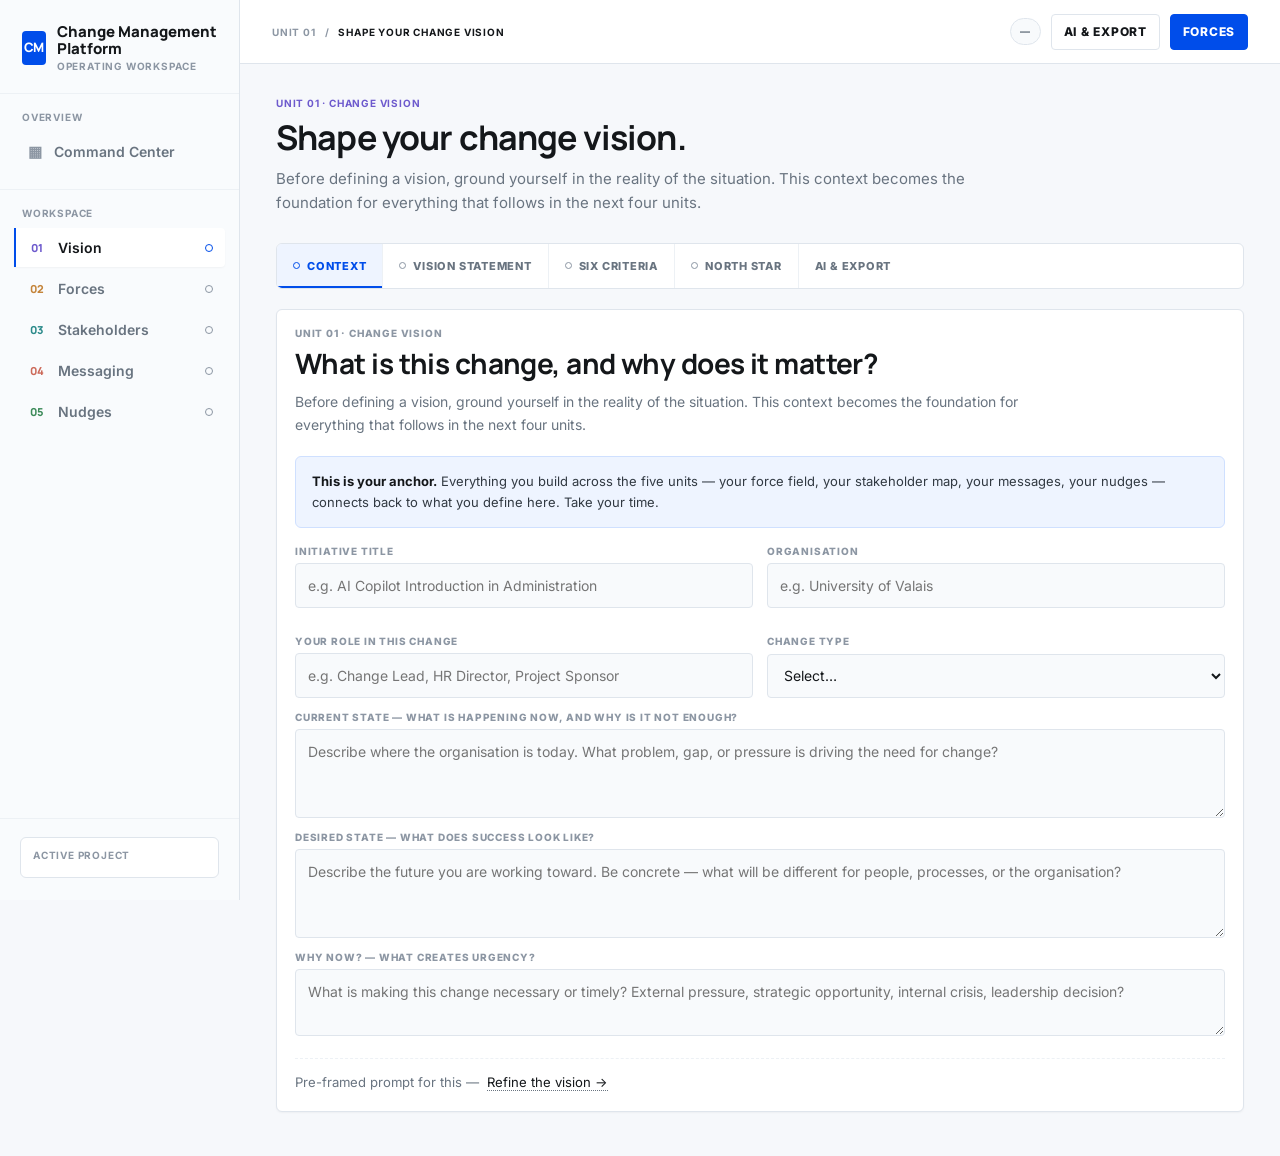
==== commit 55bf4208: "upadte redesign files" ====
--- a/unit1-vision.html
+++ b/unit1-vision.html
@@ -112,6 +112,7 @@
                 <label class="label">Why now? — what creates urgency?</label>
                 <textarea class="field-textarea" id="ctx-why" rows="2" placeholder="What is making this change necessary or timely? External pressure, strategic opportunity, internal crisis, leadership decision?" oninput="autosave()"></textarea>
               </div>
+              <div class="ai-cue">Pre-framed prompt for this — <a href="#" data-ai-mode="refine">Refine the vision →</a></div>
             </div>
 
             <div class="pane" id="pane-vision">
@@ -139,6 +140,7 @@
                 <label class="label">Case for change — in one short paragraph</label>
                 <textarea class="field-textarea" id="vision-case" rows="3" placeholder="Why does this change need to happen? What is the cost of not changing? Keep this crisp — it's the argument you make when someone asks why." oninput="autosave()"></textarea>
               </div>
+              <div class="ai-cue">Pre-framed prompt for this — <a href="#" data-ai-mode="refine">Refine the vision →</a></div>
             </div>
 
             <div class="pane" id="pane-criteria">
@@ -154,6 +156,7 @@
               </div>
 
               <div class="criteria-grid" id="criteria-grid"></div>
+              <div class="ai-cue">Pre-framed prompt for this — <a href="#" data-ai-mode="critique">Challenge it →</a></div>
             </div>
 
             <div class="pane" id="pane-northstar">
@@ -180,16 +183,17 @@
 
               <div class="signal-list" id="signal-list"></div>
               <button class="btn btn-secondary btn-sm" onclick="addSignal()">+ Add signal</button>
+              <div class="ai-cue">Pre-framed prompt for this — <a href="#" data-ai-mode="forces">Forces preview →</a></div>
             </div>
 
             <div class="pane" id="pane-ai">
+              <p class="ai-tab-explainer">Prompts are generated from your current case data and tailored to this unit's framework. Copy them into ChatGPT, Claude, or your preferred AI tool to challenge, refine, or extend your thinking.</p>
+
               <div class="pane-head">
                 <div class="pane-eyebrow">Unit 01 · AI &amp; Export</div>
-                <h1 class="pane-title">Take your vision to an AI thinking partner</h1>
+                <h1 class="pane-title">Refine your vision with AI</h1>
                 <p class="pane-desc">Choose a prompt mode, copy the generated prompt, and open Claude or ChatGPT. Your full context is embedded automatically.</p>
               </div>
-
-              <p class="ai-tab-explainer">Prompts are generated from your current case data and tailored to this unit's framework. Copy them into ChatGPT, Claude, or your preferred AI tool to challenge, refine, or extend your thinking.</p>
 
               <div class="ai-mode-grid" id="ai-mode-grid"></div>
 
@@ -323,6 +327,23 @@
     renderAiCards();
     updatePrompt();
     updateTabDots();
+
+    // Wire deep-links: any [data-ai-mode] anchor points to the AI tab + mode for this project.
+    if (projectId) {
+      document.querySelectorAll('[data-ai-mode]').forEach(a => {
+        const key = a.getAttribute('data-ai-mode');
+        a.setAttribute('href', window.location.pathname + '?project=' + encodeURIComponent(projectId) + '&ai=' + encodeURIComponent(key));
+      });
+    }
+
+    // Honor incoming ?ai=KEY → switch to AI tab and pre-select the mode.
+    const aiParam = params.get('ai');
+    if (aiParam && AI_MODES.some(m => m.key === aiParam)) {
+      const aiBtn = document.querySelector('[data-tab="ai"]');
+      if (aiBtn) switchTab('ai', aiBtn);
+      selectMode(aiParam);
+    }
+
     loadVisionSummary();
   }
 
--- a/cmt-system.css
+++ b/cmt-system.css
@@ -2939,3 +2939,24 @@
   max-width: 70ch;
   color: var(--muted);
 }
+
+/* AI cue: footnote-weight link at the end of working panes, pointing
+   to the relevant AI prompt mode for this pane. Calm, restrained —
+   reinforces "framework-aware AI" framing without becoming a banner. */
+.ai-cue {
+  margin-top: 22px;
+  padding-top: 14px;
+  border-top: 1px dashed var(--line-soft);
+  font-size: 0.82rem;
+  color: var(--muted);
+  line-height: 1.5;
+}
+.ai-cue a {
+  color: var(--ink);
+  text-decoration: none;
+  border-bottom: 1px dotted var(--muted);
+  margin-left: 4px;
+}
+.ai-cue a:hover {
+  border-bottom-style: solid;
+}
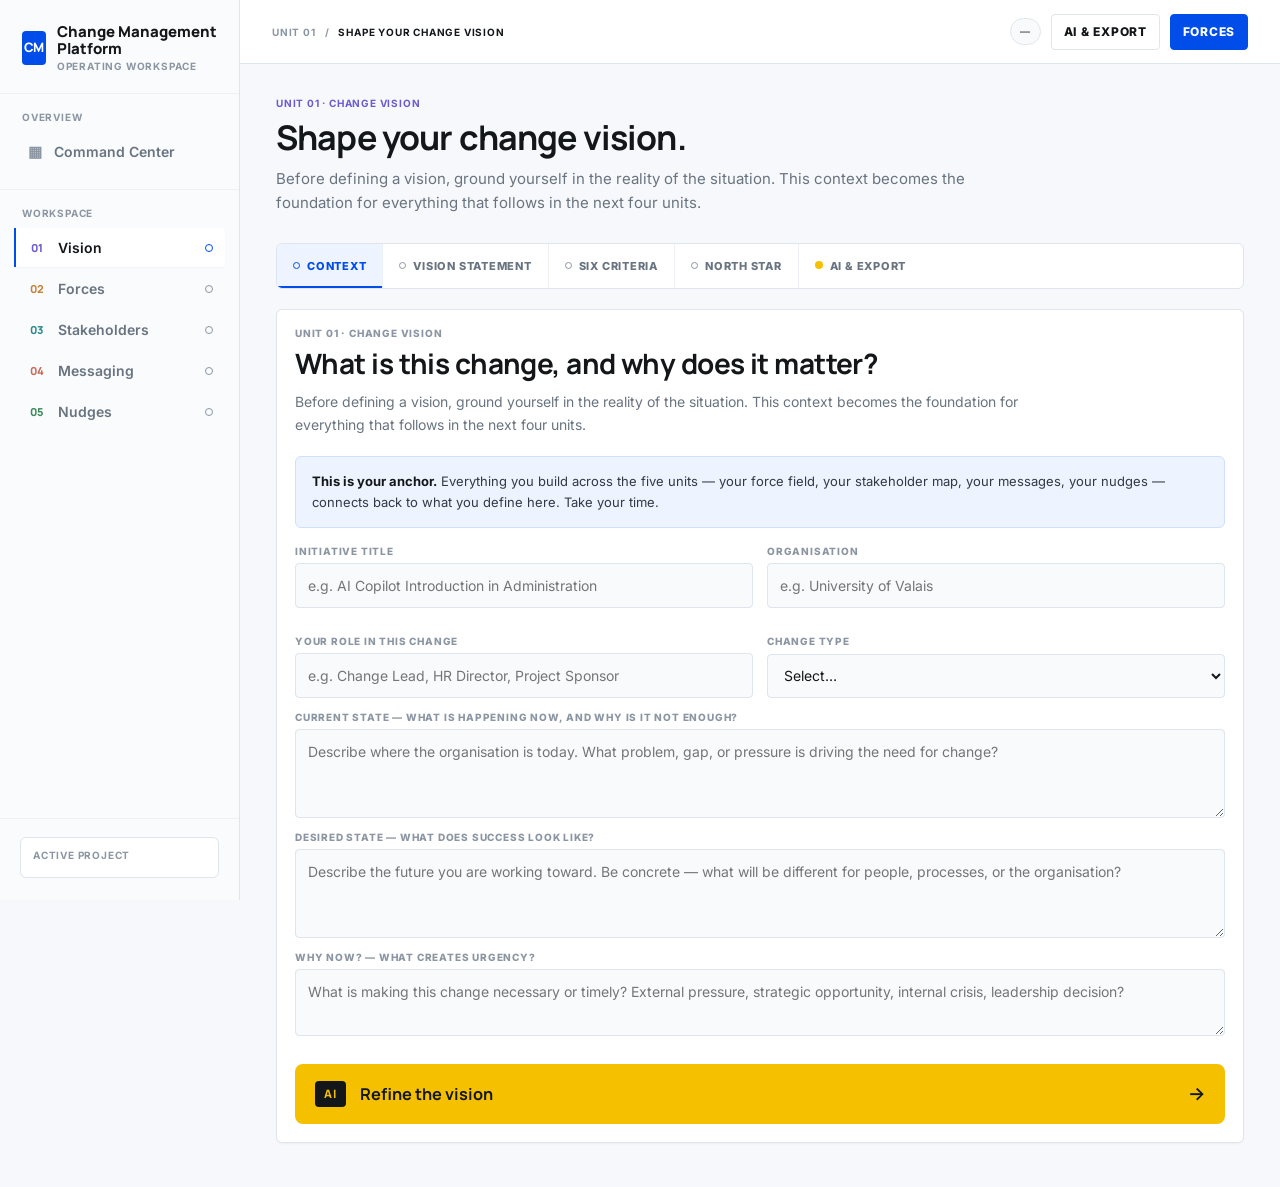
==== commit 8d61a38f: "Yellow=AI marker across platform: prominent cue panels, tab dot, eyebrow pill    Cue blocks at the e" ====
--- a/unit1-vision.html
+++ b/unit1-vision.html
@@ -112,7 +112,7 @@
                 <label class="label">Why now? — what creates urgency?</label>
                 <textarea class="field-textarea" id="ctx-why" rows="2" placeholder="What is making this change necessary or timely? External pressure, strategic opportunity, internal crisis, leadership decision?" oninput="autosave()"></textarea>
               </div>
-              <div class="ai-cue">Pre-framed prompt for this — <a href="#" data-ai-mode="refine">Refine the vision →</a></div>
+              <a class="ai-cue" href="#" data-ai-mode="refine"><span class="ai-cue-badge">AI</span><span class="ai-cue-action">Refine the vision</span><span class="ai-cue-arrow">→</span></a>
             </div>
 
             <div class="pane" id="pane-vision">
@@ -140,7 +140,7 @@
                 <label class="label">Case for change — in one short paragraph</label>
                 <textarea class="field-textarea" id="vision-case" rows="3" placeholder="Why does this change need to happen? What is the cost of not changing? Keep this crisp — it's the argument you make when someone asks why." oninput="autosave()"></textarea>
               </div>
-              <div class="ai-cue">Pre-framed prompt for this — <a href="#" data-ai-mode="refine">Refine the vision →</a></div>
+              <a class="ai-cue" href="#" data-ai-mode="refine"><span class="ai-cue-badge">AI</span><span class="ai-cue-action">Refine the vision</span><span class="ai-cue-arrow">→</span></a>
             </div>
 
             <div class="pane" id="pane-criteria">
@@ -156,7 +156,7 @@
               </div>
 
               <div class="criteria-grid" id="criteria-grid"></div>
-              <div class="ai-cue">Pre-framed prompt for this — <a href="#" data-ai-mode="critique">Challenge it →</a></div>
+              <a class="ai-cue" href="#" data-ai-mode="critique"><span class="ai-cue-badge">AI</span><span class="ai-cue-action">Challenge it</span><span class="ai-cue-arrow">→</span></a>
             </div>
 
             <div class="pane" id="pane-northstar">
@@ -183,7 +183,7 @@
 
               <div class="signal-list" id="signal-list"></div>
               <button class="btn btn-secondary btn-sm" onclick="addSignal()">+ Add signal</button>
-              <div class="ai-cue">Pre-framed prompt for this — <a href="#" data-ai-mode="forces">Forces preview →</a></div>
+              <a class="ai-cue" href="#" data-ai-mode="forces"><span class="ai-cue-badge">AI</span><span class="ai-cue-action">Forces preview</span><span class="ai-cue-arrow">→</span></a>
             </div>
 
             <div class="pane" id="pane-ai">
--- a/cmt-system.css
+++ b/cmt-system.css
@@ -2940,23 +2940,75 @@
   color: var(--muted);
 }
 
-/* AI cue: footnote-weight link at the end of working panes, pointing
-   to the relevant AI prompt mode for this pane. Calm, restrained —
-   reinforces "framework-aware AI" framing without becoming a banner. */
+/* AI cue: yellow action panel that surfaces the framework-aware AI
+   prompt for the current pane. Yellow (#f5c000) is the platform-wide
+   semantic marker for "AI" — used ONLY on AI elements so reviewers
+   learn the rule "yellow = AI" at a glance. The rest of the platform
+   stays calm. */
 .ai-cue {
-  margin-top: 22px;
-  padding-top: 14px;
-  border-top: 1px dashed var(--line-soft);
-  font-size: 0.82rem;
-  color: var(--muted);
-  line-height: 1.5;
-}
-.ai-cue a {
-  color: var(--ink);
+  display: flex;
+  align-items: center;
+  gap: 14px;
+  margin-top: 28px;
+  padding: 16px 20px;
+  background: #f5c000;
+  border-radius: 8px;
   text-decoration: none;
-  border-bottom: 1px dotted var(--muted);
-  margin-left: 4px;
-}
-.ai-cue a:hover {
-  border-bottom-style: solid;
-}
+  color: #14171a;
+  transition: background 120ms ease, box-shadow 120ms ease;
+}
+.ai-cue:hover {
+  background: #ffd633;
+  box-shadow: 0 2px 8px rgba(0, 0, 0, 0.08);
+}
+.ai-cue-badge {
+  font-family: "Manrope", Arial, sans-serif;
+  font-size: 0.72rem;
+  font-weight: 800;
+  letter-spacing: 0.1em;
+  background: #14171a;
+  color: #f5c000;
+  padding: 4px 9px;
+  border-radius: 4px;
+}
+.ai-cue-action {
+  flex: 1;
+  font-family: "Manrope", Arial, sans-serif;
+  font-weight: 700;
+  font-size: 1.02rem;
+  color: #14171a;
+}
+.ai-cue-arrow {
+  font-size: 1.15rem;
+  color: #14171a;
+  font-weight: 600;
+}
+
+/* AI tab marker: yellow dot before the "AI & Export" label in unit
+   tabbars, so the AI tab is recognisable as the AI tab on first scan. */
+.tab-btn[data-tab="ai"]::before {
+  content: "";
+  display: inline-block;
+  width: 8px;
+  height: 8px;
+  border-radius: 50%;
+  background: #f5c000;
+  margin-right: 7px;
+  vertical-align: 1px;
+}
+
+/* AI pane eyebrow: yellow pill, visually echoes the .ai-cue-badge so
+   landing on the AI tab feels like the same semantic marker, larger. */
+#pane-ai .pane-eyebrow {
+  display: inline-block;
+  padding: 4px 10px;
+  background: #f5c000;
+  color: #14171a;
+  border-radius: 4px;
+}
+
+/* Dashboard architecture note: yellow stripe ties the "How AI fits in"
+   block into the same yellow = AI rule used inside the units. */
+.ai-architecture-note {
+  border-left: 4px solid #f5c000;
+}
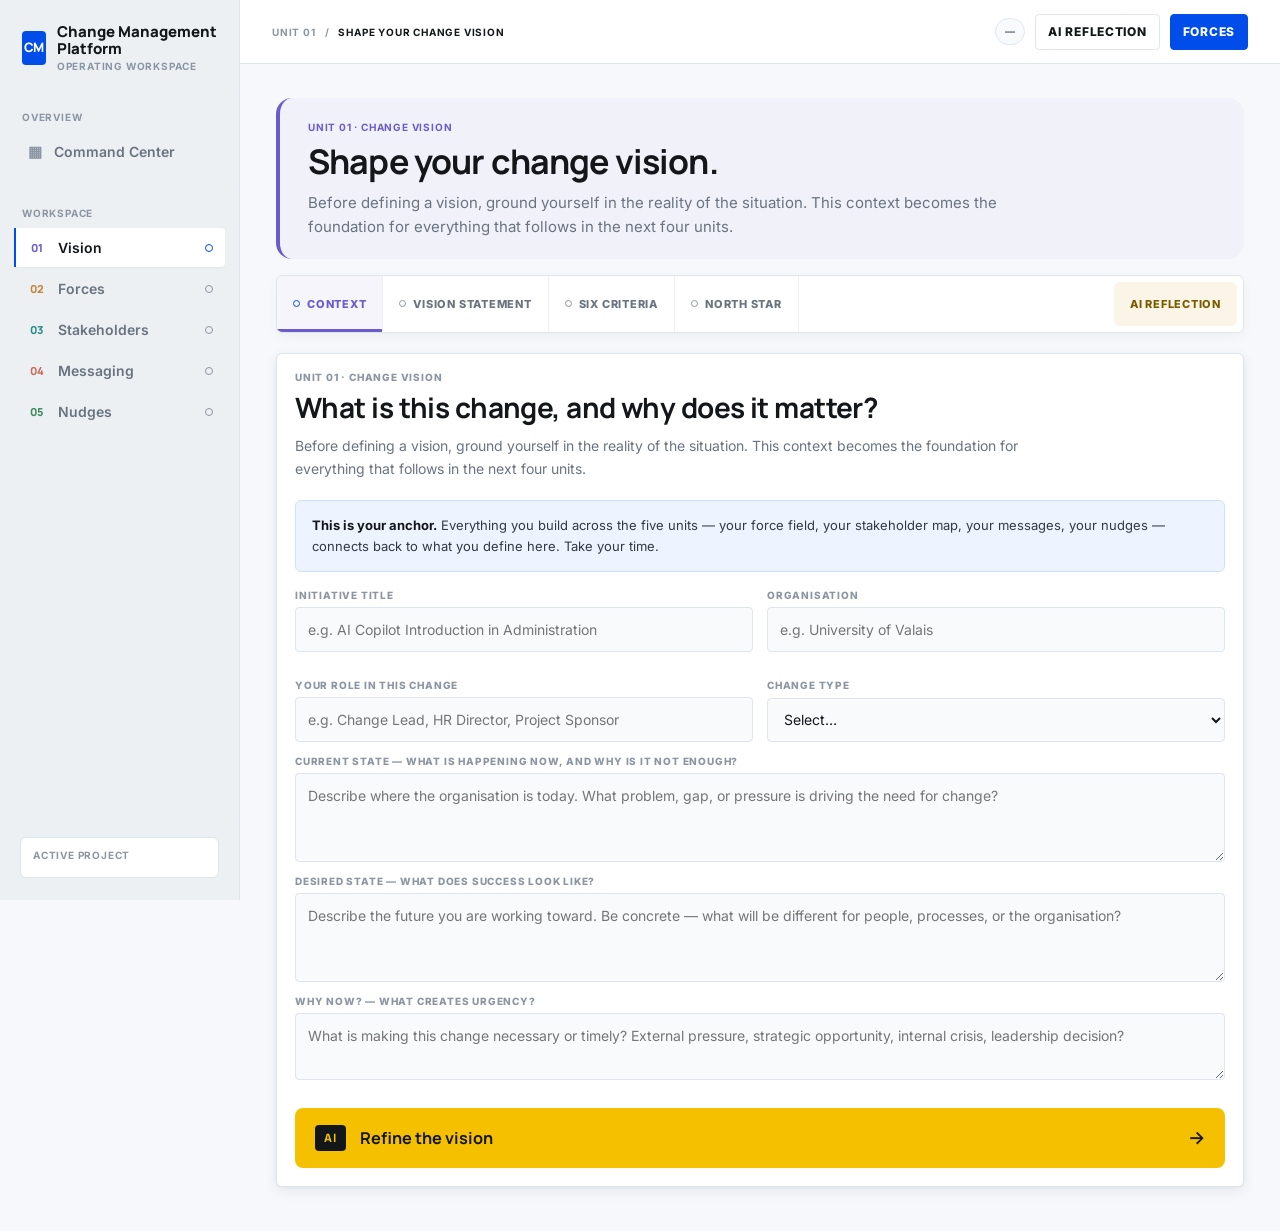
==== commit 7f76b6e8: "ux: visual zones, sticky nav, AI slide panel, hover states - Three visual zones: cool-grey sidebar (" ====
--- a/unit1-vision.html
+++ b/unit1-vision.html
@@ -24,7 +24,7 @@
       </nav>
       <div class="topbar-actions">
         <span class="save-indicator" id="save-indicator">—</span>
-        <button class="btn" onclick="switchTab('ai',document.querySelector('[data-tab=ai]'))">AI &amp; Export</button>
+        <button class="btn" onclick="openAiPanel()">AI Reflection</button>
         <a class="btn btn-primary" href="unit2-forces.html">Forces</a>
       </div>
     </header>
@@ -54,7 +54,7 @@
           <button class="tab-btn" data-tab="vision" onclick="switchTab('vision',this)"><span class="tab-dot" data-tabdot="vision"></span>Vision Statement</button>
           <button class="tab-btn" data-tab="criteria" onclick="switchTab('criteria',this)"><span class="tab-dot" data-tabdot="criteria"></span>Six Criteria</button>
           <button class="tab-btn" data-tab="northstar" onclick="switchTab('northstar',this)"><span class="tab-dot" data-tabdot="northstar"></span>North Star</button>
-          <button class="tab-btn" data-tab="ai" onclick="switchTab('ai',this)">AI &amp; Export</button>
+          <button class="tab-btn tab-btn-ai" data-tab="ai" onclick="openAiPanel()">AI Reflection</button>
         </div>
 
         <section class="module">
@@ -214,6 +214,20 @@
         </section>
       </div>
     </main>
+  </div>
+
+  <!-- AI slide panel -->
+  <div class="ai-panel-overlay" id="ai-panel-overlay" role="dialog" aria-modal="true" aria-label="AI reflection panel">
+    <div class="ai-panel" id="ai-panel">
+      <div class="ai-panel-head">
+        <div>
+          <div class="ai-panel-title">AI Reflection</div>
+          <div class="ai-panel-sub">Framework-aware prompts for your case</div>
+        </div>
+        <button class="ai-panel-close" onclick="closeAiPanel()" title="Close (Esc)" aria-label="Close AI panel">×</button>
+      </div>
+      <div class="ai-panel-body" id="ai-panel-body"></div>
+    </div>
   </div>
 
   <div class="toast" id="toast"></div>
@@ -336,13 +350,16 @@
       });
     }
 
-    // Honor incoming ?ai=KEY → switch to AI tab and pre-select the mode.
+    // Honor incoming ?ai=KEY → open AI panel and pre-select the mode.
     const aiParam = params.get('ai');
     if (aiParam && AI_MODES.some(m => m.key === aiParam)) {
-      const aiBtn = document.querySelector('[data-tab="ai"]');
-      if (aiBtn) switchTab('ai', aiBtn);
+      openAiPanel();
       selectMode(aiParam);
     }
+
+    document.getElementById('ai-panel-overlay')?.addEventListener('click', function(e) {
+      if (e.target === this) closeAiPanel();
+    });
 
     loadVisionSummary();
   }
@@ -435,16 +452,46 @@
   }
 
   function switchTab(tab, btn) {
+    if (tab === 'ai') { openAiPanel(); return; }
     document.querySelectorAll('.pane').forEach(p => p.classList.remove('active'));
     document.querySelectorAll('.tab-btn').forEach(b => b.classList.remove('active'));
     document.querySelectorAll('.tab-btn-side').forEach(b => b.classList.remove('is-active'));
     document.getElementById('pane-' + tab).classList.add('active');
     if (btn) btn.classList.add('active');
-    const side = Array.from(document.querySelectorAll('.tab-btn-side')).find(b => b.textContent.toLowerCase().includes(tab === 'ai' ? 'ai' : tab === 'northstar' ? 'north star' : tab));
+    const side = Array.from(document.querySelectorAll('.tab-btn-side')).find(b => b.textContent.toLowerCase().includes(tab === 'northstar' ? 'north star' : tab));
     if (side) side.classList.add('is-active');
     if (tab === 'criteria') drawRadar();
-    if (tab === 'ai') updatePrompt();
-  }
+  }
+
+  function openAiPanel() {
+    const pane = document.getElementById('pane-ai');
+    const panelBody = document.getElementById('ai-panel-body');
+    const overlay = document.getElementById('ai-panel-overlay');
+    if (!pane || !panelBody || !overlay) return;
+    if (pane.parentElement !== panelBody) panelBody.appendChild(pane);
+    pane.classList.add('active');
+    pane.style.display = 'block';
+    overlay.classList.add('visible');
+    document.body.classList.add('ai-panel-active');
+    if (typeof updatePrompt === 'function') updatePrompt();
+  }
+  function closeAiPanel() {
+    const pane = document.getElementById('pane-ai');
+    const moduleBody = document.querySelector('.module-body');
+    const overlay = document.getElementById('ai-panel-overlay');
+    if (!pane || !moduleBody || !overlay) return;
+    if (pane.parentElement !== moduleBody) moduleBody.appendChild(pane);
+    pane.classList.remove('active');
+    pane.style.display = '';
+    overlay.classList.remove('visible');
+    document.body.classList.remove('ai-panel-active');
+  }
+  document.addEventListener('keydown', function(e) {
+    if (e.key === 'Escape') {
+      const overlay = document.getElementById('ai-panel-overlay');
+      if (overlay && overlay.classList.contains('visible')) closeAiPanel();
+    }
+  });
 
   function renderCriteria() {
     const grid = document.getElementById('criteria-grid');
--- a/cmt-system.css
+++ b/cmt-system.css
@@ -24,11 +24,15 @@
   --unit-03-accent: #2b8a8a;
   --unit-04-accent: #cc6a5a;
   --unit-05-accent: #3d8b5a;
+  --ai-accent: #d4a017;
+  --ai-accent-bg: rgba(212, 160, 23, 0.10);
+  --ai-accent-text: #7a5c00;
   --sidebar: 240px;
   --topbar: 64px;
   --radius-control: 4px;
   --radius-panel: 6px;
   --shadow-line: 0 1px 2px rgba(20, 23, 26, 0.04);
+  --shadow-card: 0 4px 14px rgba(15, 23, 42, 0.07), 0 1px 3px rgba(15, 23, 42, 0.04);
 }
 
 * {
@@ -91,7 +95,7 @@
   z-index: 30;
   width: var(--sidebar);
   border-right: 1px solid var(--line);
-  background: #f9fbfd;
+  background: #edf0f3;
   display: flex;
   flex-direction: column;
 }
@@ -188,7 +192,7 @@
 }
 
 .nav-item:hover {
-  background: #f0f4f8;
+  background: rgba(255, 255, 255, 0.6);
   color: var(--ink);
 }
 
@@ -320,7 +324,7 @@
   border: 1px solid var(--line);
   border-radius: var(--radius-panel);
   background: var(--panel);
-  box-shadow: var(--shadow-line);
+  box-shadow: var(--shadow-card);
 }
 
 .module-header {
@@ -481,12 +485,13 @@
   min-height: 86px;
   padding: 18px;
   cursor: pointer;
-  transition: background 140ms ease, box-shadow 140ms ease;
+  transition: background 140ms ease, box-shadow 140ms ease, transform 140ms ease;
 }
 
 .project-card:hover {
   background: #fbfcfe;
-  box-shadow: inset 2px 0 0 var(--blue);
+  box-shadow: inset 2px 0 0 var(--blue), 0 8px 24px rgba(15, 23, 42, 0.10), 0 2px 6px rgba(15, 23, 42, 0.05);
+  transform: translateY(-2px);
 }
 
 .project-card:last-child {
@@ -885,14 +890,20 @@
 }
 
 .tabbar {
+  position: sticky;
+  top: var(--topbar);
+  z-index: 10;
   border: 1px solid var(--line);
   border-radius: var(--radius-panel);
-  background: var(--panel);
+  background: rgba(255, 255, 255, 0.96);
+  backdrop-filter: blur(8px);
+  -webkit-backdrop-filter: blur(8px);
   display: flex;
   flex-wrap: wrap;
   gap: 0;
   margin-bottom: 20px;
   overflow: hidden;
+  box-shadow: 0 4px 12px rgba(15, 23, 42, 0.04);
 }
 
 .tab-btn {
@@ -920,7 +931,30 @@
 .tab-btn.active {
   color: var(--blue);
   background: var(--blue-soft);
-  box-shadow: inset 0 -2px 0 var(--blue);
+  box-shadow: inset 0 -3px 0 currentColor;
+}
+
+/* Per-unit active-tab accent — colour matches the unit's accent so
+   the underline + label colour reinforce which unit you're in. */
+body.unit-01-page .tab-btn.active:not([data-tab="ai"]) {
+  color: var(--unit-01-accent);
+  background: rgba(109, 90, 205, 0.06);
+}
+body.unit-02-page .tab-btn.active:not([data-tab="ai"]) {
+  color: var(--unit-02-accent);
+  background: rgba(196, 132, 58, 0.06);
+}
+body.unit-03-page .tab-btn.active:not([data-tab="ai"]) {
+  color: var(--unit-03-accent);
+  background: rgba(43, 138, 138, 0.06);
+}
+body.unit-04-page .tab-btn.active:not([data-tab="ai"]) {
+  color: var(--unit-04-accent);
+  background: rgba(204, 106, 90, 0.06);
+}
+body.unit-05-page .tab-btn.active:not([data-tab="ai"]) {
+  color: var(--unit-05-accent);
+  background: rgba(61, 139, 90, 0.06);
 }
 
 .pane {
@@ -2889,6 +2923,36 @@
 body.unit-03-page .page-head .eyebrow { color: var(--unit-03-accent); }
 body.unit-04-page .page-head .eyebrow { color: var(--unit-04-accent); }
 body.unit-05-page .page-head .eyebrow { color: var(--unit-05-accent); }
+
+/* Page-head accent zone: very light tint of the unit's accent + a 4px
+   left border in the same accent. Anchors the section visually so the
+   eye knows "this is the unit header" before reading. */
+body.unit-page .page-head {
+  border-radius: 16px;
+  padding: 24px 28px 20px;
+  margin-bottom: 16px;
+}
+
+body.unit-01-page .page-head {
+  background: rgba(109, 90, 205, 0.04);
+  border-left: 4px solid var(--unit-01-accent);
+}
+body.unit-02-page .page-head {
+  background: rgba(196, 132, 58, 0.04);
+  border-left: 4px solid var(--unit-02-accent);
+}
+body.unit-03-page .page-head {
+  background: rgba(43, 138, 138, 0.04);
+  border-left: 4px solid var(--unit-03-accent);
+}
+body.unit-04-page .page-head {
+  background: rgba(204, 106, 90, 0.04);
+  border-left: 4px solid var(--unit-04-accent);
+}
+body.unit-05-page .page-head {
+  background: rgba(61, 139, 90, 0.04);
+  border-left: 4px solid var(--unit-05-accent);
+}
 
 /* AI tab explainer — small, muted line above the mode-card grid. */
 .ai-tab-explainer {
@@ -2984,17 +3048,32 @@
   font-weight: 600;
 }
 
-/* AI tab marker: yellow dot before the "AI & Export" label in unit
-   tabbars, so the AI tab is recognisable as the AI tab on first scan. */
-.tab-btn[data-tab="ai"]::before {
-  content: "";
-  display: inline-block;
-  width: 8px;
-  height: 8px;
-  border-radius: 50%;
-  background: #f5c000;
-  margin-right: 7px;
-  vertical-align: 1px;
+/* AI tab — yellow/gold call-to-action button. Visually says "I'm not
+   a content section, I'm a tool you can invoke." Pushed to the right
+   edge of the tabbar. */
+.tab-btn[data-tab="ai"],
+.tab-btn-ai {
+  background: var(--ai-accent-bg);
+  color: var(--ai-accent-text);
+  border-right: 0;
+  border-radius: 6px;
+  font-weight: 800;
+  padding: 8px 16px;
+  margin: 6px 6px 6px auto;
+  box-shadow: none;
+}
+
+.tab-btn[data-tab="ai"]:hover,
+.tab-btn-ai:hover {
+  background: rgba(212, 160, 23, 0.18);
+  color: var(--ai-accent-text);
+}
+
+.tab-btn[data-tab="ai"].active,
+.tab-btn-ai.active {
+  background: var(--ai-accent);
+  color: #ffffff;
+  box-shadow: none;
 }
 
 /* AI pane eyebrow: yellow pill, visually echoes the .ai-cue-badge so
@@ -3012,3 +3091,143 @@
 .ai-architecture-note {
   border-left: 4px solid #f5c000;
 }
+
+/* ===== Card hover states — interactive cards lift on hover so it's
+   clear they're clickable. */
+.ai-mode-card,
+.module-link {
+  transition: transform 140ms ease, box-shadow 140ms ease, background 140ms ease;
+}
+
+.ai-mode-card:hover {
+  transform: translateY(-2px);
+  box-shadow: 0 8px 24px rgba(15, 23, 42, 0.10), 0 2px 6px rgba(15, 23, 42, 0.05);
+  cursor: pointer;
+}
+
+.module-link:hover {
+  transform: translateY(-1px);
+  box-shadow: 0 6px 16px rgba(15, 23, 42, 0.08);
+}
+
+/* Stakeholder inner-sidebar items get a subtle hover so the list
+   reads as interactive. */
+.sh-item {
+  transition: background 120ms ease;
+}
+.sh-item:hover {
+  background: rgba(15, 23, 42, 0.03);
+}
+
+/* ===== AI SLIDE PANEL =====
+   Right-anchored slide-over that opens when the AI button is clicked.
+   The user stays in their working context — the AI prompt overlays
+   their work rather than replacing it. */
+
+.ai-panel-overlay {
+  position: fixed;
+  inset: 0;
+  z-index: 50;
+  background: rgba(15, 23, 42, 0.3);
+  backdrop-filter: blur(2px);
+  -webkit-backdrop-filter: blur(2px);
+  display: none;
+  justify-content: flex-end;
+}
+
+.ai-panel-overlay.visible {
+  display: flex;
+}
+
+.ai-panel {
+  width: 460px;
+  max-width: 90vw;
+  height: 100%;
+  background: #ffffff;
+  box-shadow: -8px 0 30px rgba(15, 23, 42, 0.15);
+  display: flex;
+  flex-direction: column;
+  animation: aiPanelSlideIn 200ms ease;
+}
+
+@keyframes aiPanelSlideIn {
+  from { transform: translateX(100%); }
+  to   { transform: translateX(0); }
+}
+
+.ai-panel-head {
+  display: flex;
+  align-items: flex-start;
+  justify-content: space-between;
+  gap: 12px;
+  padding: 18px 20px 14px;
+  border-bottom: 1px solid rgba(15, 23, 42, 0.08);
+  background: var(--ai-accent-bg);
+}
+
+.ai-panel-title {
+  font-family: "Manrope", Arial, sans-serif;
+  font-size: 1.05rem;
+  font-weight: 800;
+  color: var(--ink);
+}
+
+.ai-panel-sub {
+  font-size: 0.78rem;
+  color: var(--muted);
+  margin-top: 2px;
+}
+
+.ai-panel-close {
+  width: 32px;
+  height: 32px;
+  border-radius: 8px;
+  border: 1px solid rgba(15, 23, 42, 0.1);
+  background: #ffffff;
+  color: #6b7280;
+  font-size: 18px;
+  cursor: pointer;
+  display: grid;
+  place-items: center;
+  padding: 0;
+  transition: background 120ms ease, color 120ms ease;
+}
+
+.ai-panel-close:hover {
+  background: #f3f4f6;
+  color: #111827;
+}
+
+.ai-panel-body {
+  flex: 1;
+  overflow-y: auto;
+  padding: 20px;
+}
+
+.ai-panel-body .ai-tab-explainer {
+  margin-bottom: 16px;
+}
+
+.ai-panel-body .ai-mode-grid {
+  gap: 12px;
+  grid-template-columns: 1fr;
+}
+
+.ai-panel-body .ai-mode-card {
+  min-height: 0;
+}
+
+.ai-panel-body .prompt-box {
+  margin-top: 16px;
+}
+
+body.ai-panel-active {
+  overflow: hidden;
+}
+
+@media (max-width: 640px) {
+  .ai-panel {
+    width: 100vw;
+    max-width: 100vw;
+  }
+}
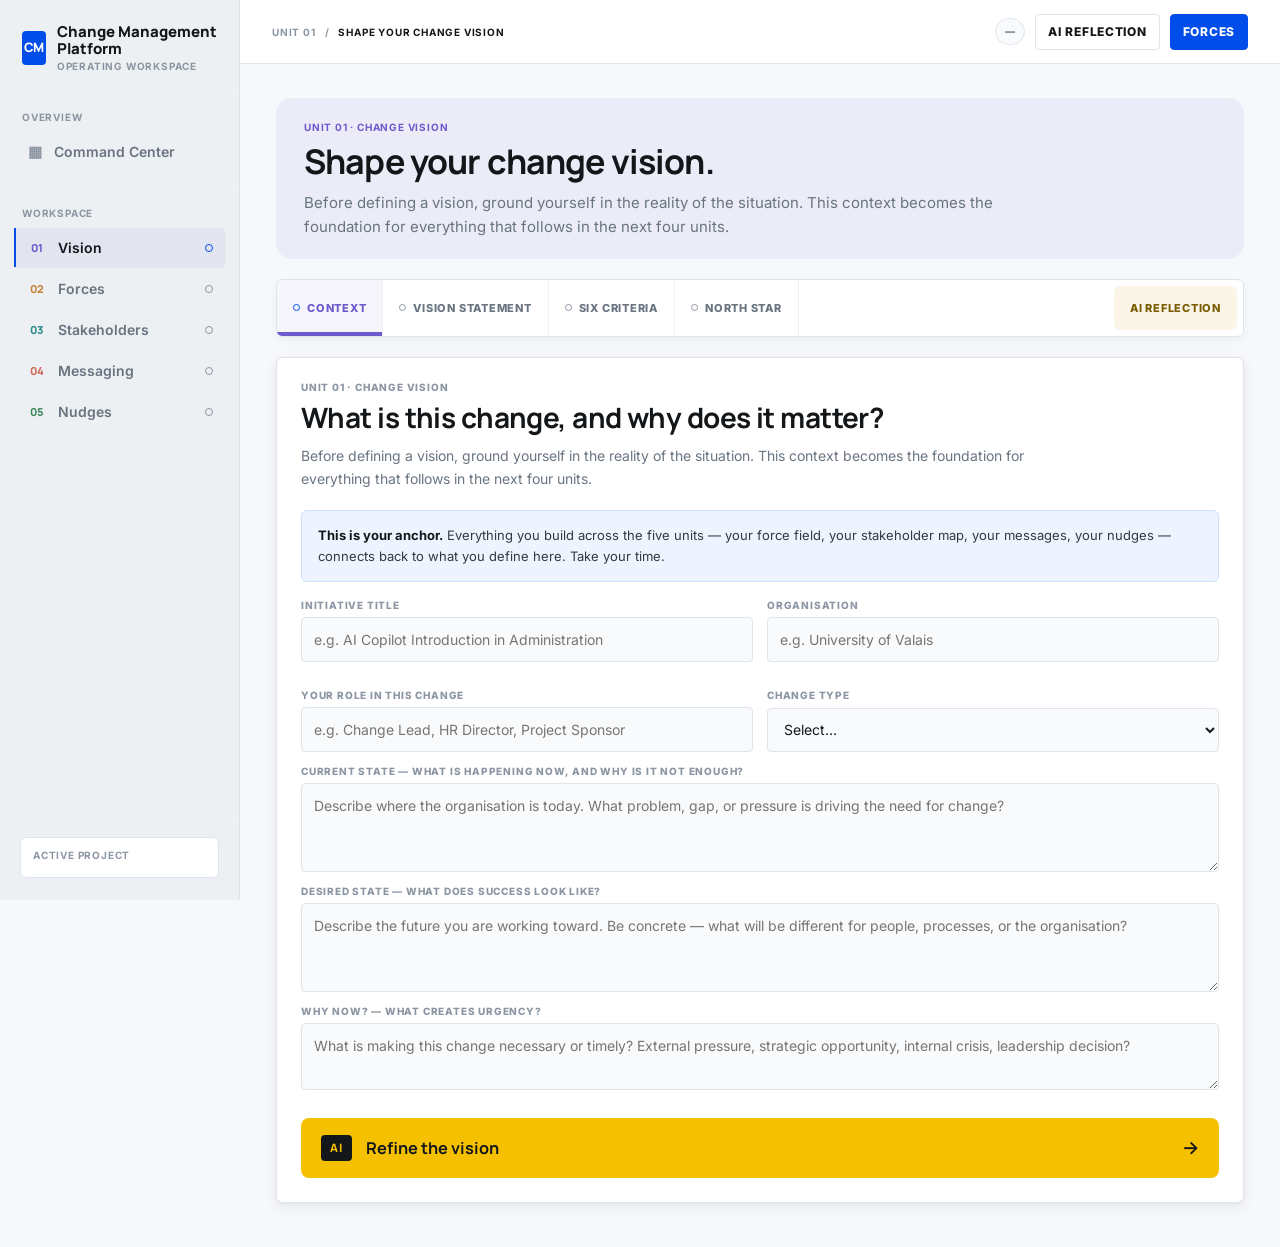
==== commit dcffb09a: "ux: AI panel layout fix + stronger unit color identity - AI panel: mode cards become compact pills i" ====
--- a/unit1-vision.html
+++ b/unit1-vision.html
@@ -464,27 +464,54 @@
   }
 
   function openAiPanel() {
-    const pane = document.getElementById('pane-ai');
+    const overlay = document.getElementById('ai-panel-overlay');
     const panelBody = document.getElementById('ai-panel-body');
-    const overlay = document.getElementById('ai-panel-overlay');
-    if (!pane || !panelBody || !overlay) return;
-    if (pane.parentElement !== panelBody) panelBody.appendChild(pane);
-    pane.classList.add('active');
-    pane.style.display = 'block';
+    if (!overlay || !panelBody) return;
+    const pills = AI_MODES.map(m =>
+      '<button class="ai-panel-mode-pill' + (m.key === activeMode ? ' active' : '') +
+      '" data-mode="' + m.key + '" onclick="setPanelMode(\'' + m.key + '\')">' +
+      esc(m.title) + '</button>'
+    ).join('');
+    panelBody.innerHTML =
+      '<div class="ai-panel-modes">' + pills + '</div>' +
+      '<div class="ai-panel-prompt-zone"><div class="prompt-text" id="panel-prompt-text"></div></div>' +
+      '<div class="ai-panel-actions">' +
+        '<button class="btn btn-inverse" onclick="copyPanelPrompt(this)">Copy prompt</button>' +
+        '<a class="btn btn-secondary" href="https://claude.ai" target="_blank" rel="noopener">Claude ↗</a>' +
+        '<a class="btn btn-secondary" href="https://chat.openai.com" target="_blank" rel="noopener">ChatGPT ↗</a>' +
+      '</div>';
+    updatePanelPrompt();
     overlay.classList.add('visible');
     document.body.classList.add('ai-panel-active');
-    if (typeof updatePrompt === 'function') updatePrompt();
   }
   function closeAiPanel() {
-    const pane = document.getElementById('pane-ai');
-    const moduleBody = document.querySelector('.module-body');
     const overlay = document.getElementById('ai-panel-overlay');
-    if (!pane || !moduleBody || !overlay) return;
-    if (pane.parentElement !== moduleBody) moduleBody.appendChild(pane);
-    pane.classList.remove('active');
-    pane.style.display = '';
+    if (!overlay) return;
     overlay.classList.remove('visible');
     document.body.classList.remove('ai-panel-active');
+  }
+  function setPanelMode(mode) {
+    activeMode = mode;
+    document.querySelectorAll('.ai-panel-mode-pill').forEach(p => {
+      p.classList.toggle('active', p.dataset.mode === mode);
+    });
+    updatePanelPrompt();
+  }
+  function updatePanelPrompt() {
+    if (typeof updatePrompt === 'function') updatePrompt();
+    const target = document.getElementById('panel-prompt-text');
+    const source = document.getElementById('prompt-output');
+    if (target && source) target.textContent = source.textContent;
+  }
+  function copyPanelPrompt(btn) {
+    const el = document.getElementById('panel-prompt-text');
+    if (!el) return;
+    navigator.clipboard.writeText(el.textContent).then(() => {
+      const orig = btn.textContent;
+      btn.textContent = 'Copied';
+      btn.classList.add('copied');
+      setTimeout(() => { btn.textContent = orig; btn.classList.remove('copied'); }, 2000);
+    });
   }
   document.addEventListener('keydown', function(e) {
     if (e.key === 'Escape') {
--- a/cmt-system.css
+++ b/cmt-system.css
@@ -321,7 +321,7 @@
 .span-3 { grid-column: span 3; }
 
 .module {
-  border: 1px solid var(--line);
+  border: 1px solid rgba(15, 23, 42, 0.12);
   border-radius: var(--radius-panel);
   background: var(--panel);
   box-shadow: var(--shadow-card);
@@ -338,7 +338,11 @@
 }
 
 .module-body {
-  padding: 18px;
+  padding: 24px;
+}
+
+.module + .module {
+  margin-top: 20px;
 }
 
 .module-title {
@@ -931,7 +935,7 @@
 .tab-btn.active {
   color: var(--blue);
   background: var(--blue-soft);
-  box-shadow: inset 0 -3px 0 currentColor;
+  box-shadow: inset 0 -4px 0 currentColor;
 }
 
 /* Per-unit active-tab accent — colour matches the unit's accent so
@@ -1400,8 +1404,8 @@
 
 .divider {
   height: 1px;
-  background: var(--line-soft);
-  margin: 20px 0;
+  background: rgba(15, 23, 42, 0.10);
+  margin: 24px 0;
 }
 
 .signal-list {
@@ -2915,6 +2919,14 @@
 .nav-item[data-module="nudges"]        .nav-num,
 .nav-item.is-active[data-module="nudges"]        .nav-num { color: var(--unit-05-accent); }
 
+/* Active sidebar item picks up the unit accent as a background tint
+   (no left border — the universal blue 2px marker stays). */
+body.unit-01-page .nav-item.is-active[data-module="vision"]        { background: rgba(109, 90, 205, 0.08); }
+body.unit-02-page .nav-item.is-active[data-module="forces"]        { background: rgba(196, 132, 58, 0.08); }
+body.unit-03-page .nav-item.is-active[data-module="stakeholders"]  { background: rgba(43, 138, 138, 0.08); }
+body.unit-04-page .nav-item.is-active[data-module="communication"] { background: rgba(204, 106, 90, 0.08); }
+body.unit-05-page .nav-item.is-active[data-module="nudges"]        { background: rgba(61, 139, 90, 0.08); }
+
 /* Page-head eyebrow takes the matching accent on each unit page.
    Scoped to .page-head so other .eyebrow uses (module headers, etc.)
    stay neutral. */
@@ -2930,29 +2942,14 @@
 body.unit-page .page-head {
   border-radius: 16px;
   padding: 24px 28px 20px;
-  margin-bottom: 16px;
-}
-
-body.unit-01-page .page-head {
-  background: rgba(109, 90, 205, 0.04);
-  border-left: 4px solid var(--unit-01-accent);
-}
-body.unit-02-page .page-head {
-  background: rgba(196, 132, 58, 0.04);
-  border-left: 4px solid var(--unit-02-accent);
-}
-body.unit-03-page .page-head {
-  background: rgba(43, 138, 138, 0.04);
-  border-left: 4px solid var(--unit-03-accent);
-}
-body.unit-04-page .page-head {
-  background: rgba(204, 106, 90, 0.04);
-  border-left: 4px solid var(--unit-04-accent);
-}
-body.unit-05-page .page-head {
-  background: rgba(61, 139, 90, 0.04);
-  border-left: 4px solid var(--unit-05-accent);
-}
+  margin-bottom: 20px;
+}
+
+body.unit-01-page .page-head { background: rgba(109, 90, 205, 0.08); }
+body.unit-02-page .page-head { background: rgba(196, 132, 58, 0.08); }
+body.unit-03-page .page-head { background: rgba(43, 138, 138, 0.08); }
+body.unit-04-page .page-head { background: rgba(204, 106, 90, 0.08); }
+body.unit-05-page .page-head { background: rgba(61, 139, 90, 0.08); }
 
 /* AI tab explainer — small, muted line above the mode-card grid. */
 .ai-tab-explainer {
@@ -3200,25 +3197,79 @@
 
 .ai-panel-body {
   flex: 1;
+  display: flex;
+  flex-direction: column;
+  overflow: hidden;
+  padding: 0;
+}
+
+/* ===== AI PANEL INTERNAL ZONES ===== */
+
+.ai-panel-modes {
+  display: flex;
+  gap: 6px;
+  padding: 14px 20px;
+  border-bottom: 1px solid rgba(15, 23, 42, 0.06);
+  flex-shrink: 0;
+  flex-wrap: wrap;
+}
+
+.ai-panel-mode-pill {
+  font-size: 0.74rem;
+  font-weight: 700;
+  padding: 6px 14px;
+  border-radius: 999px;
+  border: 1px solid rgba(15, 23, 42, 0.15);
+  background: transparent;
+  color: var(--muted, #6b7280);
+  cursor: pointer;
+  white-space: nowrap;
+  transition: background 120ms ease, color 120ms ease, border-color 120ms ease;
+}
+
+.ai-panel-mode-pill:hover {
+  background: rgba(15, 23, 42, 0.04);
+  color: var(--ink, #111827);
+}
+
+.ai-panel-mode-pill.active {
+  background: var(--ink, #111827);
+  color: #ffffff;
+  border-color: var(--ink, #111827);
+}
+
+.ai-panel-prompt-zone {
+  flex: 1;
   overflow-y: auto;
-  padding: 20px;
-}
-
-.ai-panel-body .ai-tab-explainer {
-  margin-bottom: 16px;
-}
-
-.ai-panel-body .ai-mode-grid {
-  gap: 12px;
-  grid-template-columns: 1fr;
-}
-
-.ai-panel-body .ai-mode-card {
+  padding: 16px 20px;
   min-height: 0;
 }
 
-.ai-panel-body .prompt-box {
-  margin-top: 16px;
+.ai-panel-prompt-zone .prompt-text {
+  font-size: 0.78rem;
+  line-height: 1.6;
+  color: var(--ink, #1a1d20);
+  white-space: pre-wrap;
+  font-family: "IBM Plex Mono", "SF Mono", monospace;
+  background: rgba(15, 23, 42, 0.02);
+  border: 1px solid rgba(15, 23, 42, 0.06);
+  border-radius: 10px;
+  padding: 16px;
+}
+
+.ai-panel-actions {
+  flex-shrink: 0;
+  display: flex;
+  gap: 8px;
+  padding: 14px 20px;
+  border-top: 1px solid rgba(15, 23, 42, 0.08);
+  background: #fafbfc;
+}
+
+.ai-panel-actions .btn {
+  flex: 1;
+  text-align: center;
+  font-size: 0.78rem;
 }
 
 body.ai-panel-active {
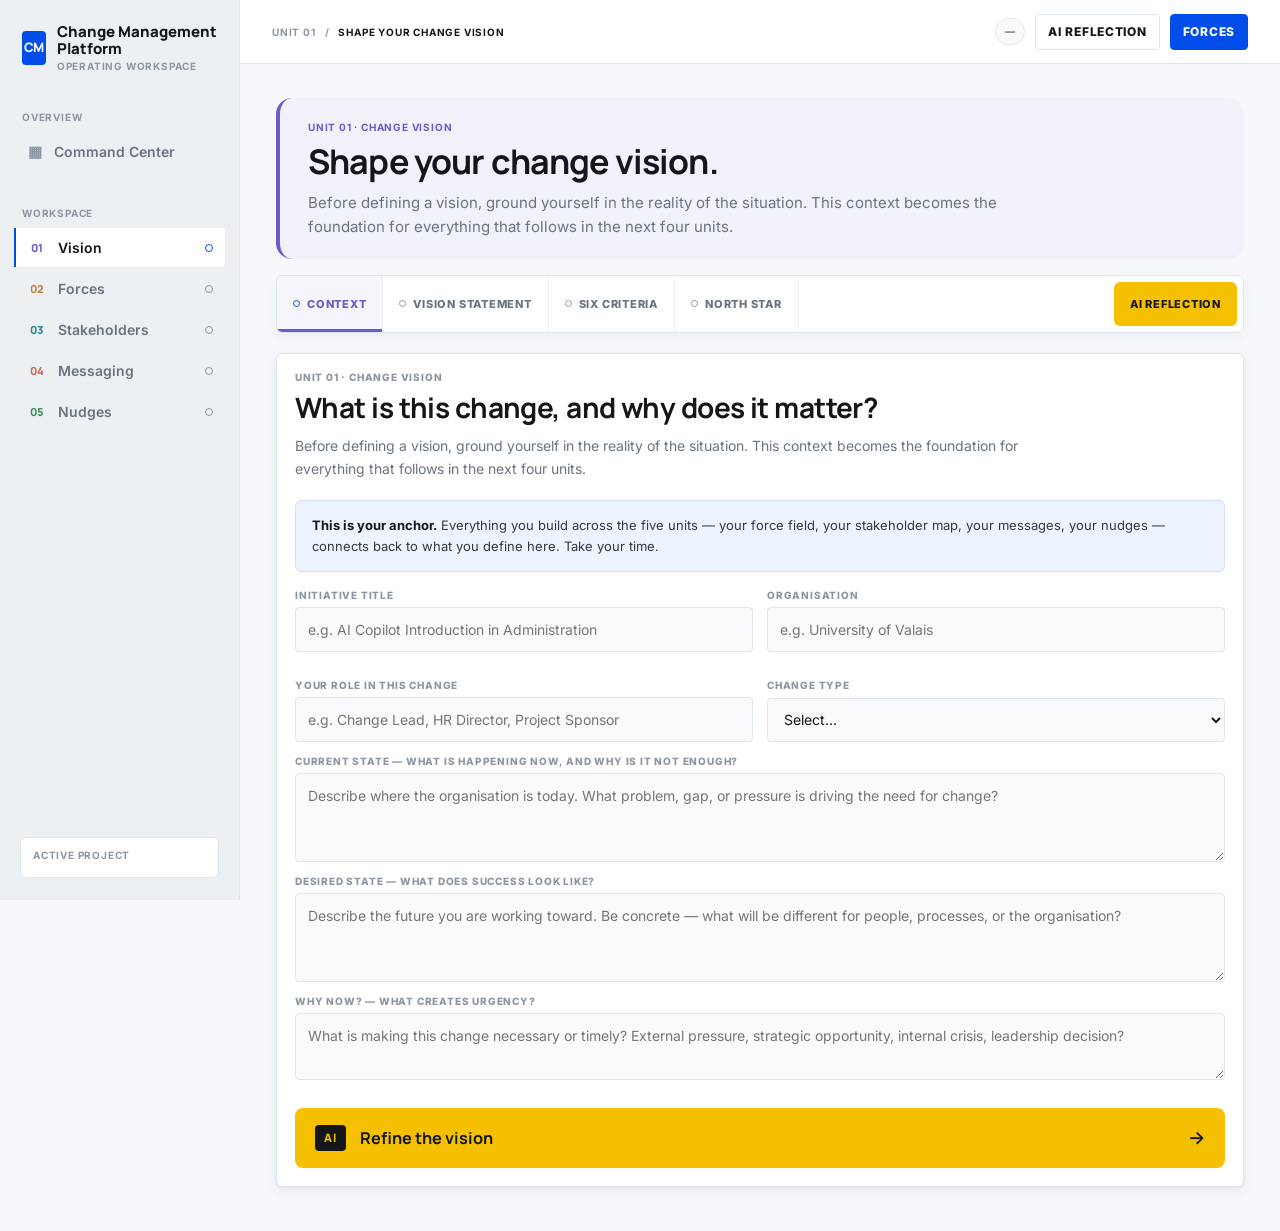
==== commit cc955c91: "polish: AI panel warmth, yellow consistency, user guidance - Match tabbar AI button to the unit-bott" ====
--- a/unit1-vision.html
+++ b/unit1-vision.html
@@ -199,7 +199,7 @@
 
               <div class="prompt-box">
                 <div class="prompt-box-head">
-                  <span class="prompt-box-label">Generated prompt</span>
+                  <span class="prompt-box-label">Ready-to-use prompt — your project data is included</span>
                   <span class="prompt-hint">Fill in Tabs 1–4 for a richer prompt</span>
                 </div>
                 <div class="prompt-text" id="prompt-output">Complete your context and vision to generate a prompt.</div>
@@ -222,7 +222,7 @@
       <div class="ai-panel-head">
         <div>
           <div class="ai-panel-title">AI Reflection</div>
-          <div class="ai-panel-sub">Framework-aware prompts for your case</div>
+          <div class="ai-panel-sub">Your case data is already embedded in these prompts — structured around this unit's framework. Copy one into Claude, ChatGPT, or your preferred AI tool. The AI gets your context without you having to explain it.</div>
         </div>
         <button class="ai-panel-close" onclick="closeAiPanel()" title="Close (Esc)" aria-label="Close AI panel">×</button>
       </div>
@@ -429,11 +429,11 @@
     const grid = document.getElementById('ai-mode-grid');
     if (!grid) return;
     grid.innerHTML = AI_MODES.map(m =>
-      '<div class="ai-mode-card' + (m.key === activeMode ? ' active' : '') + '" data-mode="' + m.key + '">'
+      '<div class="ai-mode-card' + (m.key === activeMode ? ' active' : '') + '" data-mode="' + m.key + '" title="' + esc(m.desc) + '" onclick="selectMode(\'' + m.key + '\')">'
       +   '<div class="ai-mode-title">' + esc(m.title) + '</div>'
       +   '<div class="ai-mode-desc">' + esc(m.desc) + '</div>'
       +   '<div class="ai-mode-task"><span class="ai-mode-task-label">Task</span>' + esc(AI_TASKS[m.key]) + '</div>'
-      +   '<button class="ai-mode-use" type="button" onclick="selectMode(\'' + m.key + '\')">Use this task</button>'
+      +   '<button class="ai-mode-use" type="button" onclick="event.stopPropagation();selectMode(\'' + m.key + '\')">Use this task</button>'
       + '</div>'
     ).join('');
   }
@@ -464,54 +464,27 @@
   }
 
   function openAiPanel() {
+    const pane = document.getElementById('pane-ai');
+    const panelBody = document.getElementById('ai-panel-body');
     const overlay = document.getElementById('ai-panel-overlay');
-    const panelBody = document.getElementById('ai-panel-body');
-    if (!overlay || !panelBody) return;
-    const pills = AI_MODES.map(m =>
-      '<button class="ai-panel-mode-pill' + (m.key === activeMode ? ' active' : '') +
-      '" data-mode="' + m.key + '" onclick="setPanelMode(\'' + m.key + '\')">' +
-      esc(m.title) + '</button>'
-    ).join('');
-    panelBody.innerHTML =
-      '<div class="ai-panel-modes">' + pills + '</div>' +
-      '<div class="ai-panel-prompt-zone"><div class="prompt-text" id="panel-prompt-text"></div></div>' +
-      '<div class="ai-panel-actions">' +
-        '<button class="btn btn-inverse" onclick="copyPanelPrompt(this)">Copy prompt</button>' +
-        '<a class="btn btn-secondary" href="https://claude.ai" target="_blank" rel="noopener">Claude ↗</a>' +
-        '<a class="btn btn-secondary" href="https://chat.openai.com" target="_blank" rel="noopener">ChatGPT ↗</a>' +
-      '</div>';
-    updatePanelPrompt();
+    if (!pane || !panelBody || !overlay) return;
+    if (pane.parentElement !== panelBody) panelBody.appendChild(pane);
+    pane.classList.add('active');
+    pane.style.display = 'block';
     overlay.classList.add('visible');
     document.body.classList.add('ai-panel-active');
+    if (typeof updatePrompt === 'function') updatePrompt();
   }
   function closeAiPanel() {
+    const pane = document.getElementById('pane-ai');
+    const moduleBody = document.querySelector('.module-body');
     const overlay = document.getElementById('ai-panel-overlay');
-    if (!overlay) return;
+    if (!pane || !moduleBody || !overlay) return;
+    if (pane.parentElement !== moduleBody) moduleBody.appendChild(pane);
+    pane.classList.remove('active');
+    pane.style.display = '';
     overlay.classList.remove('visible');
     document.body.classList.remove('ai-panel-active');
-  }
-  function setPanelMode(mode) {
-    activeMode = mode;
-    document.querySelectorAll('.ai-panel-mode-pill').forEach(p => {
-      p.classList.toggle('active', p.dataset.mode === mode);
-    });
-    updatePanelPrompt();
-  }
-  function updatePanelPrompt() {
-    if (typeof updatePrompt === 'function') updatePrompt();
-    const target = document.getElementById('panel-prompt-text');
-    const source = document.getElementById('prompt-output');
-    if (target && source) target.textContent = source.textContent;
-  }
-  function copyPanelPrompt(btn) {
-    const el = document.getElementById('panel-prompt-text');
-    if (!el) return;
-    navigator.clipboard.writeText(el.textContent).then(() => {
-      const orig = btn.textContent;
-      btn.textContent = 'Copied';
-      btn.classList.add('copied');
-      setTimeout(() => { btn.textContent = orig; btn.classList.remove('copied'); }, 2000);
-    });
   }
   document.addEventListener('keydown', function(e) {
     if (e.key === 'Escape') {
--- a/cmt-system.css
+++ b/cmt-system.css
@@ -24,9 +24,14 @@
   --unit-03-accent: #2b8a8a;
   --unit-04-accent: #cc6a5a;
   --unit-05-accent: #3d8b5a;
-  --ai-accent: #d4a017;
-  --ai-accent-bg: rgba(212, 160, 23, 0.10);
-  --ai-accent-text: #7a5c00;
+  --ai-accent: #f5c000;
+  --ai-accent-hover: #ffd633;
+  --ai-accent-strong: #d4a017;
+  --ai-accent-soft: #fff4c2;
+  --ai-accent-tint: #fffdf7;
+  --ai-accent-bg: rgba(245, 192, 0, 0.10);
+  --ai-accent-border: #c9a000;
+  --ai-accent-text: #14171a;
   --sidebar: 240px;
   --topbar: 64px;
   --radius-control: 4px;
@@ -321,7 +326,7 @@
 .span-3 { grid-column: span 3; }
 
 .module {
-  border: 1px solid rgba(15, 23, 42, 0.12);
+  border: 1px solid var(--line);
   border-radius: var(--radius-panel);
   background: var(--panel);
   box-shadow: var(--shadow-card);
@@ -338,11 +343,7 @@
 }
 
 .module-body {
-  padding: 24px;
-}
-
-.module + .module {
-  margin-top: 20px;
+  padding: 18px;
 }
 
 .module-title {
@@ -935,7 +936,7 @@
 .tab-btn.active {
   color: var(--blue);
   background: var(--blue-soft);
-  box-shadow: inset 0 -4px 0 currentColor;
+  box-shadow: inset 0 -3px 0 currentColor;
 }
 
 /* Per-unit active-tab accent — colour matches the unit's accent so
@@ -1404,8 +1405,8 @@
 
 .divider {
   height: 1px;
-  background: rgba(15, 23, 42, 0.10);
-  margin: 24px 0;
+  background: var(--line-soft);
+  margin: 20px 0;
 }
 
 .signal-list {
@@ -2919,14 +2920,6 @@
 .nav-item[data-module="nudges"]        .nav-num,
 .nav-item.is-active[data-module="nudges"]        .nav-num { color: var(--unit-05-accent); }
 
-/* Active sidebar item picks up the unit accent as a background tint
-   (no left border — the universal blue 2px marker stays). */
-body.unit-01-page .nav-item.is-active[data-module="vision"]        { background: rgba(109, 90, 205, 0.08); }
-body.unit-02-page .nav-item.is-active[data-module="forces"]        { background: rgba(196, 132, 58, 0.08); }
-body.unit-03-page .nav-item.is-active[data-module="stakeholders"]  { background: rgba(43, 138, 138, 0.08); }
-body.unit-04-page .nav-item.is-active[data-module="communication"] { background: rgba(204, 106, 90, 0.08); }
-body.unit-05-page .nav-item.is-active[data-module="nudges"]        { background: rgba(61, 139, 90, 0.08); }
-
 /* Page-head eyebrow takes the matching accent on each unit page.
    Scoped to .page-head so other .eyebrow uses (module headers, etc.)
    stay neutral. */
@@ -2942,14 +2935,29 @@
 body.unit-page .page-head {
   border-radius: 16px;
   padding: 24px 28px 20px;
-  margin-bottom: 20px;
-}
-
-body.unit-01-page .page-head { background: rgba(109, 90, 205, 0.08); }
-body.unit-02-page .page-head { background: rgba(196, 132, 58, 0.08); }
-body.unit-03-page .page-head { background: rgba(43, 138, 138, 0.08); }
-body.unit-04-page .page-head { background: rgba(204, 106, 90, 0.08); }
-body.unit-05-page .page-head { background: rgba(61, 139, 90, 0.08); }
+  margin-bottom: 16px;
+}
+
+body.unit-01-page .page-head {
+  background: rgba(109, 90, 205, 0.04);
+  border-left: 4px solid var(--unit-01-accent);
+}
+body.unit-02-page .page-head {
+  background: rgba(196, 132, 58, 0.04);
+  border-left: 4px solid var(--unit-02-accent);
+}
+body.unit-03-page .page-head {
+  background: rgba(43, 138, 138, 0.04);
+  border-left: 4px solid var(--unit-03-accent);
+}
+body.unit-04-page .page-head {
+  background: rgba(204, 106, 90, 0.04);
+  border-left: 4px solid var(--unit-04-accent);
+}
+body.unit-05-page .page-head {
+  background: rgba(61, 139, 90, 0.04);
+  border-left: 4px solid var(--unit-05-accent);
+}
 
 /* AI tab explainer — small, muted line above the mode-card grid. */
 .ai-tab-explainer {
@@ -3045,12 +3053,13 @@
   font-weight: 600;
 }
 
-/* AI tab — yellow/gold call-to-action button. Visually says "I'm not
-   a content section, I'm a tool you can invoke." Pushed to the right
-   edge of the tabbar. */
+/* AI tab — yellow call-to-action button matching the .ai-cue cards
+   at the bottom of unit panes. Same hue, same warmth — visually says
+   "I'm not a content section, I'm a tool you can invoke." Pushed to
+   the right end of the tabbar. */
 .tab-btn[data-tab="ai"],
 .tab-btn-ai {
-  background: var(--ai-accent-bg);
+  background: var(--ai-accent);
   color: var(--ai-accent-text);
   border-right: 0;
   border-radius: 6px;
@@ -3062,15 +3071,16 @@
 
 .tab-btn[data-tab="ai"]:hover,
 .tab-btn-ai:hover {
-  background: rgba(212, 160, 23, 0.18);
+  background: var(--ai-accent-hover);
   color: var(--ai-accent-text);
+  box-shadow: 0 2px 8px rgba(0, 0, 0, 0.08);
 }
 
 .tab-btn[data-tab="ai"].active,
 .tab-btn-ai.active {
-  background: var(--ai-accent);
-  color: #ffffff;
-  box-shadow: none;
+  background: var(--ai-accent-strong);
+  color: var(--ai-accent-text);
+  box-shadow: inset 0 0 0 1px var(--ai-accent-border);
 }
 
 /* AI pane eyebrow: yellow pill, visually echoes the .ai-cue-badge so
@@ -3157,119 +3167,191 @@
   align-items: flex-start;
   justify-content: space-between;
   gap: 12px;
-  padding: 18px 20px 14px;
-  border-bottom: 1px solid rgba(15, 23, 42, 0.08);
-  background: var(--ai-accent-bg);
+  padding: 20px 22px 18px;
+  border-bottom: 1px solid var(--ai-accent-border);
+  background: var(--ai-accent);
+  flex-shrink: 0;
 }
 
 .ai-panel-title {
   font-family: "Manrope", Arial, sans-serif;
-  font-size: 1.05rem;
-  font-weight: 800;
-  color: var(--ink);
+  font-size: 1.1rem;
+  font-weight: 800;
+  color: var(--ai-accent-text);
+  line-height: 1.2;
 }
 
 .ai-panel-sub {
-  font-size: 0.78rem;
-  color: var(--muted);
-  margin-top: 2px;
+  font-size: 0.82rem;
+  color: var(--ai-accent-text);
+  opacity: 0.82;
+  margin-top: 6px;
+  line-height: 1.5;
+  max-width: 38ch;
 }
 
 .ai-panel-close {
   width: 32px;
   height: 32px;
   border-radius: 8px;
-  border: 1px solid rgba(15, 23, 42, 0.1);
-  background: #ffffff;
-  color: #6b7280;
+  border: 1px solid rgba(20, 23, 26, 0.18);
+  background: rgba(255, 255, 255, 0.85);
+  color: var(--ai-accent-text);
   font-size: 18px;
   cursor: pointer;
   display: grid;
   place-items: center;
   padding: 0;
+  flex-shrink: 0;
   transition: background 120ms ease, color 120ms ease;
 }
 
 .ai-panel-close:hover {
-  background: #f3f4f6;
+  background: #ffffff;
   color: #111827;
 }
 
 .ai-panel-body {
   flex: 1;
+  overflow-y: auto;
+  padding: 0;
+  background: var(--ai-accent-tint);
+}
+
+/* Inside the panel the original pane-head (eyebrow + title + desc) and
+   the .ai-tab-explainer are redundant with the panel's own yellow
+   header subtitle. Hide them. */
+.ai-panel-body .ai-tab-explainer,
+.ai-panel-body .pane-head {
+  display: none;
+}
+
+/* "Choose a reflection angle" — small label above the mode grid. Uses
+   ::before so we don't have to touch the per-unit pane HTML. */
+.ai-panel-body .ai-mode-grid::before {
+  content: "Choose a reflection angle";
+  display: block;
+  grid-column: 1 / -1;
+  padding: 18px 22px 0;
+  font-size: 0.7rem;
+  font-weight: 800;
+  letter-spacing: 0.08em;
+  text-transform: uppercase;
+  color: var(--muted);
+}
+
+.ai-panel-body .ai-mode-grid {
+  gap: 8px;
+  grid-template-columns: 1fr;
+  padding: 8px 22px 18px;
+  margin-bottom: 0;
+}
+
+/* Compact pill-like cards inside the slim panel — less vertical real
+   estate, no inner Task block (we hide it; the prompt below shows the
+   task already), tooltip on hover gives the preview. */
+.ai-panel-body .ai-mode-card {
+  flex-direction: row;
+  align-items: center;
+  justify-content: space-between;
+  min-height: 0;
+  padding: 12px 14px;
+  border-radius: 8px;
+  cursor: pointer;
+  gap: 10px;
+}
+
+.ai-panel-body .ai-mode-card .ai-mode-task,
+.ai-panel-body .ai-mode-card .ai-mode-use {
+  display: none;
+}
+
+.ai-panel-body .ai-mode-card .ai-mode-title {
+  font-size: 0.92rem;
+  margin: 0;
+}
+
+.ai-panel-body .ai-mode-card .ai-mode-desc {
+  display: none;
+}
+
+.ai-panel-body .ai-mode-card.active {
+  background: var(--ai-accent);
+  border-color: var(--ai-accent-border);
+  border-left: 1px solid var(--ai-accent-border);
+  color: var(--ai-accent-text);
+  box-shadow: 0 2px 8px rgba(245, 192, 0, 0.25);
+}
+
+.ai-panel-body .ai-mode-card.active .ai-mode-title {
+  color: var(--ai-accent-text);
+}
+
+/* Per-unit colored left border that the previous pass added to active
+   ai-mode-cards is suppressed inside the panel (the panel has a single
+   yellow identity, not per-unit accents). */
+body.unit-01-page .ai-panel-body .ai-mode-card.active,
+body.unit-02-page .ai-panel-body .ai-mode-card.active,
+body.unit-03-page .ai-panel-body .ai-mode-card.active,
+body.unit-04-page .ai-panel-body .ai-mode-card.active,
+body.unit-05-page .ai-panel-body .ai-mode-card.active {
+  border-left-color: var(--ai-accent-border);
+}
+
+/* Prompt zone — warm off-white, with an explanatory label above. */
+.ai-panel-body .prompt-box {
+  margin: 0;
+  padding: 0 22px 0;
+  background: transparent;
+  border: 0;
   display: flex;
   flex-direction: column;
-  overflow: hidden;
-  padding: 0;
-}
-
-/* ===== AI PANEL INTERNAL ZONES ===== */
-
-.ai-panel-modes {
+}
+
+.ai-panel-body .prompt-box-head {
+  padding: 0 0 6px;
+  border-bottom: 0;
+}
+
+.ai-panel-body .prompt-box-label {
+  font-size: 0.7rem;
+  font-weight: 800;
+  letter-spacing: 0.04em;
+  color: var(--muted);
+  text-transform: uppercase;
+}
+
+.ai-panel-body .prompt-text {
+  background: #ffffff;
+  border: 1px solid var(--line);
+  border-radius: 8px;
+  padding: 14px 16px;
+  font-size: 0.78rem;
+  line-height: 1.55;
+  white-space: pre-wrap;
+  color: var(--text);
+  margin: 0 0 22px;
+}
+
+/* Yellow action footer pinned to the bottom of the panel — Copy and
+   Open Claude / ChatGPT always reachable without scrolling. */
+.ai-panel-body .prompt-actions {
+  position: sticky;
+  bottom: 0;
+  left: 0;
+  right: 0;
+  margin: 0 -22px;
+  padding: 14px 22px;
+  background: var(--ai-accent-soft);
+  border-top: 1px solid var(--ai-accent-border);
   display: flex;
-  gap: 6px;
-  padding: 14px 20px;
-  border-bottom: 1px solid rgba(15, 23, 42, 0.06);
-  flex-shrink: 0;
   flex-wrap: wrap;
-}
-
-.ai-panel-mode-pill {
-  font-size: 0.74rem;
-  font-weight: 700;
-  padding: 6px 14px;
-  border-radius: 999px;
-  border: 1px solid rgba(15, 23, 42, 0.15);
-  background: transparent;
-  color: var(--muted, #6b7280);
-  cursor: pointer;
-  white-space: nowrap;
-  transition: background 120ms ease, color 120ms ease, border-color 120ms ease;
-}
-
-.ai-panel-mode-pill:hover {
-  background: rgba(15, 23, 42, 0.04);
-  color: var(--ink, #111827);
-}
-
-.ai-panel-mode-pill.active {
-  background: var(--ink, #111827);
-  color: #ffffff;
-  border-color: var(--ink, #111827);
-}
-
-.ai-panel-prompt-zone {
-  flex: 1;
-  overflow-y: auto;
-  padding: 16px 20px;
-  min-height: 0;
-}
-
-.ai-panel-prompt-zone .prompt-text {
-  font-size: 0.78rem;
-  line-height: 1.6;
-  color: var(--ink, #1a1d20);
-  white-space: pre-wrap;
-  font-family: "IBM Plex Mono", "SF Mono", monospace;
-  background: rgba(15, 23, 42, 0.02);
-  border: 1px solid rgba(15, 23, 42, 0.06);
-  border-radius: 10px;
-  padding: 16px;
-}
-
-.ai-panel-actions {
-  flex-shrink: 0;
-  display: flex;
   gap: 8px;
-  padding: 14px 20px;
-  border-top: 1px solid rgba(15, 23, 42, 0.08);
-  background: #fafbfc;
-}
-
-.ai-panel-actions .btn {
-  flex: 1;
-  text-align: center;
-  font-size: 0.78rem;
+  z-index: 2;
+}
+
+.ai-panel-body .prompt-actions .btn {
+  margin: 0;
 }
 
 body.ai-panel-active {
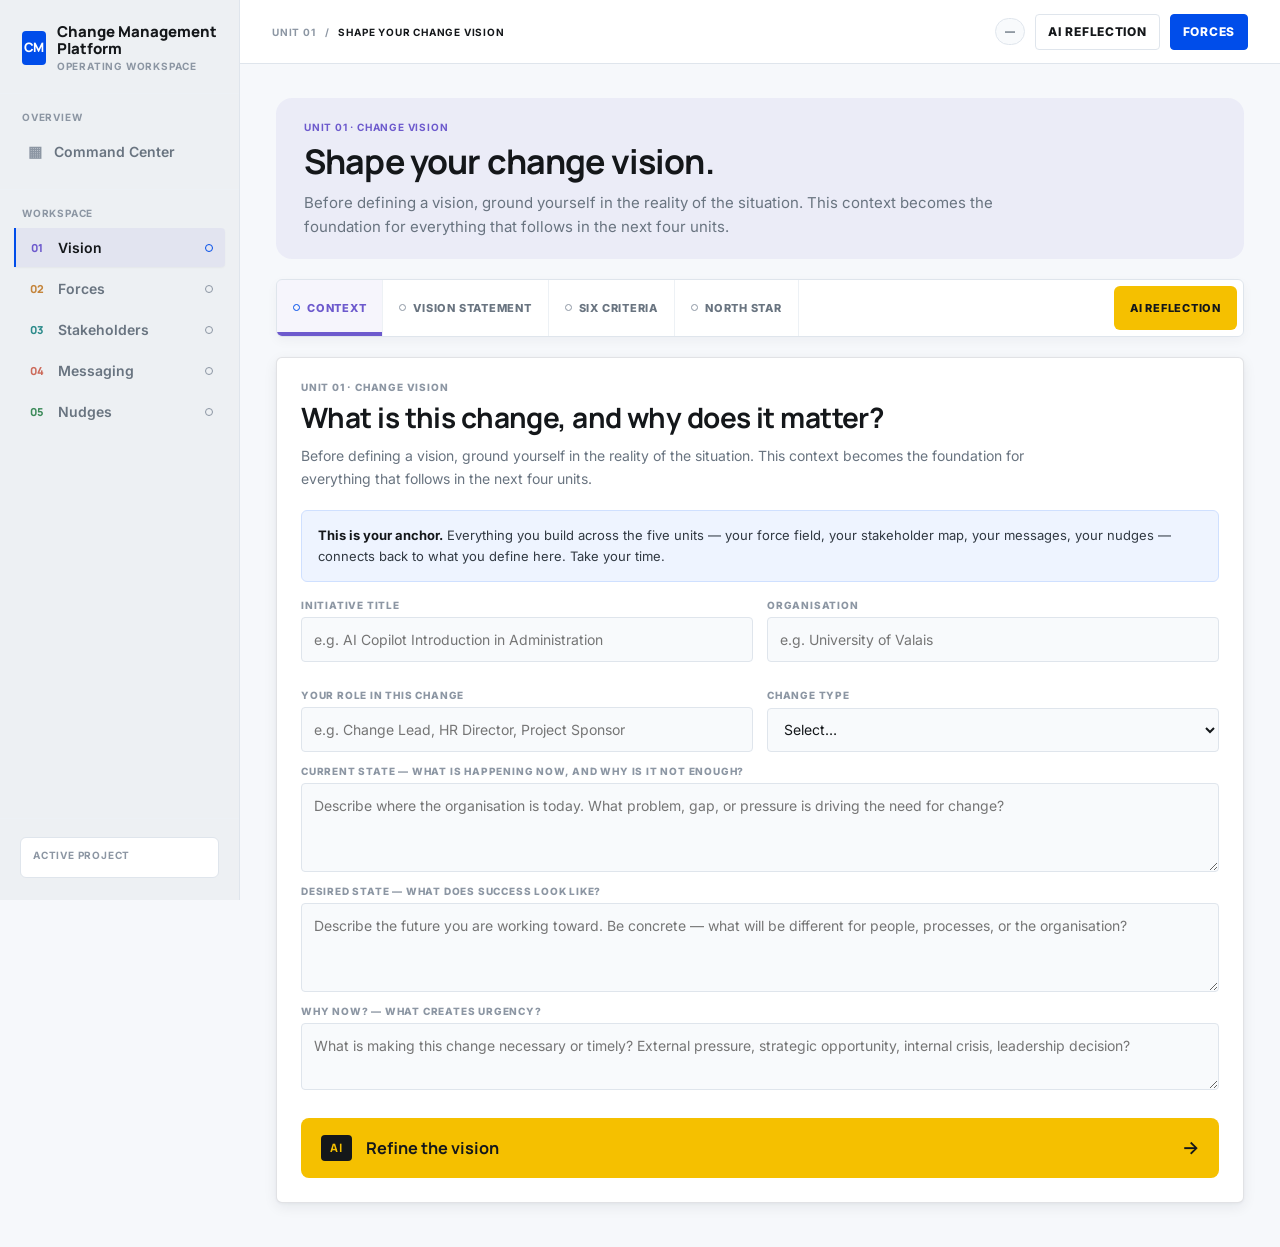
==== commit be252302: "merge: resolve conflicts with main (panel layout + yellow polish) Co-authored-by: blackmath88 <18924" ====
--- a/unit1-vision.html
+++ b/unit1-vision.html
@@ -464,27 +464,54 @@
   }
 
   function openAiPanel() {
-    const pane = document.getElementById('pane-ai');
+    const overlay = document.getElementById('ai-panel-overlay');
     const panelBody = document.getElementById('ai-panel-body');
-    const overlay = document.getElementById('ai-panel-overlay');
-    if (!pane || !panelBody || !overlay) return;
-    if (pane.parentElement !== panelBody) panelBody.appendChild(pane);
-    pane.classList.add('active');
-    pane.style.display = 'block';
+    if (!overlay || !panelBody) return;
+    const pills = AI_MODES.map(m =>
+      '<button class="ai-panel-mode-pill' + (m.key === activeMode ? ' active' : '') +
+      '" data-mode="' + m.key + '" onclick="setPanelMode(\'' + m.key + '\')">' +
+      esc(m.title) + '</button>'
+    ).join('');
+    panelBody.innerHTML =
+      '<div class="ai-panel-modes">' + pills + '</div>' +
+      '<div class="ai-panel-prompt-zone"><div class="prompt-text" id="panel-prompt-text"></div></div>' +
+      '<div class="ai-panel-actions">' +
+        '<button class="btn btn-inverse" onclick="copyPanelPrompt(this)">Copy prompt</button>' +
+        '<a class="btn btn-secondary" href="https://claude.ai" target="_blank" rel="noopener">Claude ↗</a>' +
+        '<a class="btn btn-secondary" href="https://chat.openai.com" target="_blank" rel="noopener">ChatGPT ↗</a>' +
+      '</div>';
+    updatePanelPrompt();
     overlay.classList.add('visible');
     document.body.classList.add('ai-panel-active');
-    if (typeof updatePrompt === 'function') updatePrompt();
   }
   function closeAiPanel() {
-    const pane = document.getElementById('pane-ai');
-    const moduleBody = document.querySelector('.module-body');
     const overlay = document.getElementById('ai-panel-overlay');
-    if (!pane || !moduleBody || !overlay) return;
-    if (pane.parentElement !== moduleBody) moduleBody.appendChild(pane);
-    pane.classList.remove('active');
-    pane.style.display = '';
+    if (!overlay) return;
     overlay.classList.remove('visible');
     document.body.classList.remove('ai-panel-active');
+  }
+  function setPanelMode(mode) {
+    activeMode = mode;
+    document.querySelectorAll('.ai-panel-mode-pill').forEach(p => {
+      p.classList.toggle('active', p.dataset.mode === mode);
+    });
+    updatePanelPrompt();
+  }
+  function updatePanelPrompt() {
+    if (typeof updatePrompt === 'function') updatePrompt();
+    const target = document.getElementById('panel-prompt-text');
+    const source = document.getElementById('prompt-output');
+    if (target && source) target.textContent = source.textContent;
+  }
+  function copyPanelPrompt(btn) {
+    const el = document.getElementById('panel-prompt-text');
+    if (!el) return;
+    navigator.clipboard.writeText(el.textContent).then(() => {
+      const orig = btn.textContent;
+      btn.textContent = 'Copied';
+      btn.classList.add('copied');
+      setTimeout(() => { btn.textContent = orig; btn.classList.remove('copied'); }, 2000);
+    });
   }
   document.addEventListener('keydown', function(e) {
     if (e.key === 'Escape') {
--- a/cmt-system.css
+++ b/cmt-system.css
@@ -326,7 +326,7 @@
 .span-3 { grid-column: span 3; }
 
 .module {
-  border: 1px solid var(--line);
+  border: 1px solid rgba(15, 23, 42, 0.12);
   border-radius: var(--radius-panel);
   background: var(--panel);
   box-shadow: var(--shadow-card);
@@ -343,7 +343,11 @@
 }
 
 .module-body {
-  padding: 18px;
+  padding: 24px;
+}
+
+.module + .module {
+  margin-top: 20px;
 }
 
 .module-title {
@@ -936,7 +940,7 @@
 .tab-btn.active {
   color: var(--blue);
   background: var(--blue-soft);
-  box-shadow: inset 0 -3px 0 currentColor;
+  box-shadow: inset 0 -4px 0 currentColor;
 }
 
 /* Per-unit active-tab accent — colour matches the unit's accent so
@@ -1405,8 +1409,8 @@
 
 .divider {
   height: 1px;
-  background: var(--line-soft);
-  margin: 20px 0;
+  background: rgba(15, 23, 42, 0.10);
+  margin: 24px 0;
 }
 
 .signal-list {
@@ -2920,6 +2924,14 @@
 .nav-item[data-module="nudges"]        .nav-num,
 .nav-item.is-active[data-module="nudges"]        .nav-num { color: var(--unit-05-accent); }
 
+/* Active sidebar item picks up the unit accent as a background tint
+   (no left border — the universal blue 2px marker stays). */
+body.unit-01-page .nav-item.is-active[data-module="vision"]        { background: rgba(109, 90, 205, 0.08); }
+body.unit-02-page .nav-item.is-active[data-module="forces"]        { background: rgba(196, 132, 58, 0.08); }
+body.unit-03-page .nav-item.is-active[data-module="stakeholders"]  { background: rgba(43, 138, 138, 0.08); }
+body.unit-04-page .nav-item.is-active[data-module="communication"] { background: rgba(204, 106, 90, 0.08); }
+body.unit-05-page .nav-item.is-active[data-module="nudges"]        { background: rgba(61, 139, 90, 0.08); }
+
 /* Page-head eyebrow takes the matching accent on each unit page.
    Scoped to .page-head so other .eyebrow uses (module headers, etc.)
    stay neutral. */
@@ -2935,29 +2947,14 @@
 body.unit-page .page-head {
   border-radius: 16px;
   padding: 24px 28px 20px;
-  margin-bottom: 16px;
-}
-
-body.unit-01-page .page-head {
-  background: rgba(109, 90, 205, 0.04);
-  border-left: 4px solid var(--unit-01-accent);
-}
-body.unit-02-page .page-head {
-  background: rgba(196, 132, 58, 0.04);
-  border-left: 4px solid var(--unit-02-accent);
-}
-body.unit-03-page .page-head {
-  background: rgba(43, 138, 138, 0.04);
-  border-left: 4px solid var(--unit-03-accent);
-}
-body.unit-04-page .page-head {
-  background: rgba(204, 106, 90, 0.04);
-  border-left: 4px solid var(--unit-04-accent);
-}
-body.unit-05-page .page-head {
-  background: rgba(61, 139, 90, 0.04);
-  border-left: 4px solid var(--unit-05-accent);
-}
+  margin-bottom: 20px;
+}
+
+body.unit-01-page .page-head { background: rgba(109, 90, 205, 0.08); }
+body.unit-02-page .page-head { background: rgba(196, 132, 58, 0.08); }
+body.unit-03-page .page-head { background: rgba(43, 138, 138, 0.08); }
+body.unit-04-page .page-head { background: rgba(204, 106, 90, 0.08); }
+body.unit-05-page .page-head { background: rgba(61, 139, 90, 0.08); }
 
 /* AI tab explainer — small, muted line above the mode-card grid. */
 .ai-tab-explainer {
@@ -3213,145 +3210,93 @@
 
 .ai-panel-body {
   flex: 1;
-  overflow-y: auto;
+  display: flex;
+  flex-direction: column;
+  overflow: hidden;
   padding: 0;
-  background: var(--ai-accent-tint);
-}
-
-/* Inside the panel the original pane-head (eyebrow + title + desc) and
-   the .ai-tab-explainer are redundant with the panel's own yellow
-   header subtitle. Hide them. */
-.ai-panel-body .ai-tab-explainer,
-.ai-panel-body .pane-head {
-  display: none;
-}
-
-/* "Choose a reflection angle" — small label above the mode grid. Uses
-   ::before so we don't have to touch the per-unit pane HTML. */
-.ai-panel-body .ai-mode-grid::before {
+}
+
+/* ===== AI PANEL INTERNAL ZONES ===== */
+
+.ai-panel-modes {
+  display: flex;
+  gap: 6px;
+  padding: 14px 20px;
+  border-bottom: 1px solid rgba(15, 23, 42, 0.06);
+  flex-shrink: 0;
+  flex-wrap: wrap;
+}
+
+.ai-panel-mode-pill {
+  font-size: 0.74rem;
+  font-weight: 700;
+  padding: 6px 14px;
+  border-radius: 999px;
+  border: 1px solid rgba(15, 23, 42, 0.15);
+  background: transparent;
+  color: var(--muted, #6b7280);
+  cursor: pointer;
+  white-space: nowrap;
+  transition: background 120ms ease, color 120ms ease, border-color 120ms ease;
+}
+
+.ai-panel-mode-pill:hover {
+  background: rgba(15, 23, 42, 0.04);
+  color: var(--ink, #111827);
+}
+
+.ai-panel-mode-pill.active {
+  background: var(--ai-accent);
+  color: var(--ai-accent-text);
+  border-color: var(--ai-accent-border);
+}
+
+/* "Choose a reflection angle" label above the mode pills. */
+.ai-panel-modes::before {
   content: "Choose a reflection angle";
   display: block;
-  grid-column: 1 / -1;
-  padding: 18px 22px 0;
+  width: 100%;
   font-size: 0.7rem;
   font-weight: 800;
   letter-spacing: 0.08em;
   text-transform: uppercase;
   color: var(--muted);
-}
-
-.ai-panel-body .ai-mode-grid {
+  padding-bottom: 4px;
+}
+
+.ai-panel-prompt-zone {
+  flex: 1;
+  overflow-y: auto;
+  padding: 16px 20px;
+  min-height: 0;
+  background: var(--ai-accent-tint);
+}
+
+.ai-panel-prompt-zone .prompt-text {
+  font-size: 0.78rem;
+  line-height: 1.6;
+  color: var(--ink, #1a1d20);
+  white-space: pre-wrap;
+  font-family: "IBM Plex Mono", "SF Mono", monospace;
+  background: #ffffff;
+  border: 1px solid var(--ai-accent-border);
+  border-radius: 10px;
+  padding: 16px;
+}
+
+.ai-panel-actions {
+  flex-shrink: 0;
+  display: flex;
   gap: 8px;
-  grid-template-columns: 1fr;
-  padding: 8px 22px 18px;
-  margin-bottom: 0;
-}
-
-/* Compact pill-like cards inside the slim panel — less vertical real
-   estate, no inner Task block (we hide it; the prompt below shows the
-   task already), tooltip on hover gives the preview. */
-.ai-panel-body .ai-mode-card {
-  flex-direction: row;
-  align-items: center;
-  justify-content: space-between;
-  min-height: 0;
-  padding: 12px 14px;
-  border-radius: 8px;
-  cursor: pointer;
-  gap: 10px;
-}
-
-.ai-panel-body .ai-mode-card .ai-mode-task,
-.ai-panel-body .ai-mode-card .ai-mode-use {
-  display: none;
-}
-
-.ai-panel-body .ai-mode-card .ai-mode-title {
-  font-size: 0.92rem;
-  margin: 0;
-}
-
-.ai-panel-body .ai-mode-card .ai-mode-desc {
-  display: none;
-}
-
-.ai-panel-body .ai-mode-card.active {
-  background: var(--ai-accent);
-  border-color: var(--ai-accent-border);
-  border-left: 1px solid var(--ai-accent-border);
-  color: var(--ai-accent-text);
-  box-shadow: 0 2px 8px rgba(245, 192, 0, 0.25);
-}
-
-.ai-panel-body .ai-mode-card.active .ai-mode-title {
-  color: var(--ai-accent-text);
-}
-
-/* Per-unit colored left border that the previous pass added to active
-   ai-mode-cards is suppressed inside the panel (the panel has a single
-   yellow identity, not per-unit accents). */
-body.unit-01-page .ai-panel-body .ai-mode-card.active,
-body.unit-02-page .ai-panel-body .ai-mode-card.active,
-body.unit-03-page .ai-panel-body .ai-mode-card.active,
-body.unit-04-page .ai-panel-body .ai-mode-card.active,
-body.unit-05-page .ai-panel-body .ai-mode-card.active {
-  border-left-color: var(--ai-accent-border);
-}
-
-/* Prompt zone — warm off-white, with an explanatory label above. */
-.ai-panel-body .prompt-box {
-  margin: 0;
-  padding: 0 22px 0;
-  background: transparent;
-  border: 0;
-  display: flex;
-  flex-direction: column;
-}
-
-.ai-panel-body .prompt-box-head {
-  padding: 0 0 6px;
-  border-bottom: 0;
-}
-
-.ai-panel-body .prompt-box-label {
-  font-size: 0.7rem;
-  font-weight: 800;
-  letter-spacing: 0.04em;
-  color: var(--muted);
-  text-transform: uppercase;
-}
-
-.ai-panel-body .prompt-text {
-  background: #ffffff;
-  border: 1px solid var(--line);
-  border-radius: 8px;
-  padding: 14px 16px;
+  padding: 14px 20px;
+  border-top: 1px solid var(--ai-accent-border);
+  background: var(--ai-accent-soft);
+}
+
+.ai-panel-actions .btn {
+  flex: 1;
+  text-align: center;
   font-size: 0.78rem;
-  line-height: 1.55;
-  white-space: pre-wrap;
-  color: var(--text);
-  margin: 0 0 22px;
-}
-
-/* Yellow action footer pinned to the bottom of the panel — Copy and
-   Open Claude / ChatGPT always reachable without scrolling. */
-.ai-panel-body .prompt-actions {
-  position: sticky;
-  bottom: 0;
-  left: 0;
-  right: 0;
-  margin: 0 -22px;
-  padding: 14px 22px;
-  background: var(--ai-accent-soft);
-  border-top: 1px solid var(--ai-accent-border);
-  display: flex;
-  flex-wrap: wrap;
-  gap: 8px;
-  z-index: 2;
-}
-
-.ai-panel-body .prompt-actions .btn {
-  margin: 0;
 }
 
 body.ai-panel-active {
